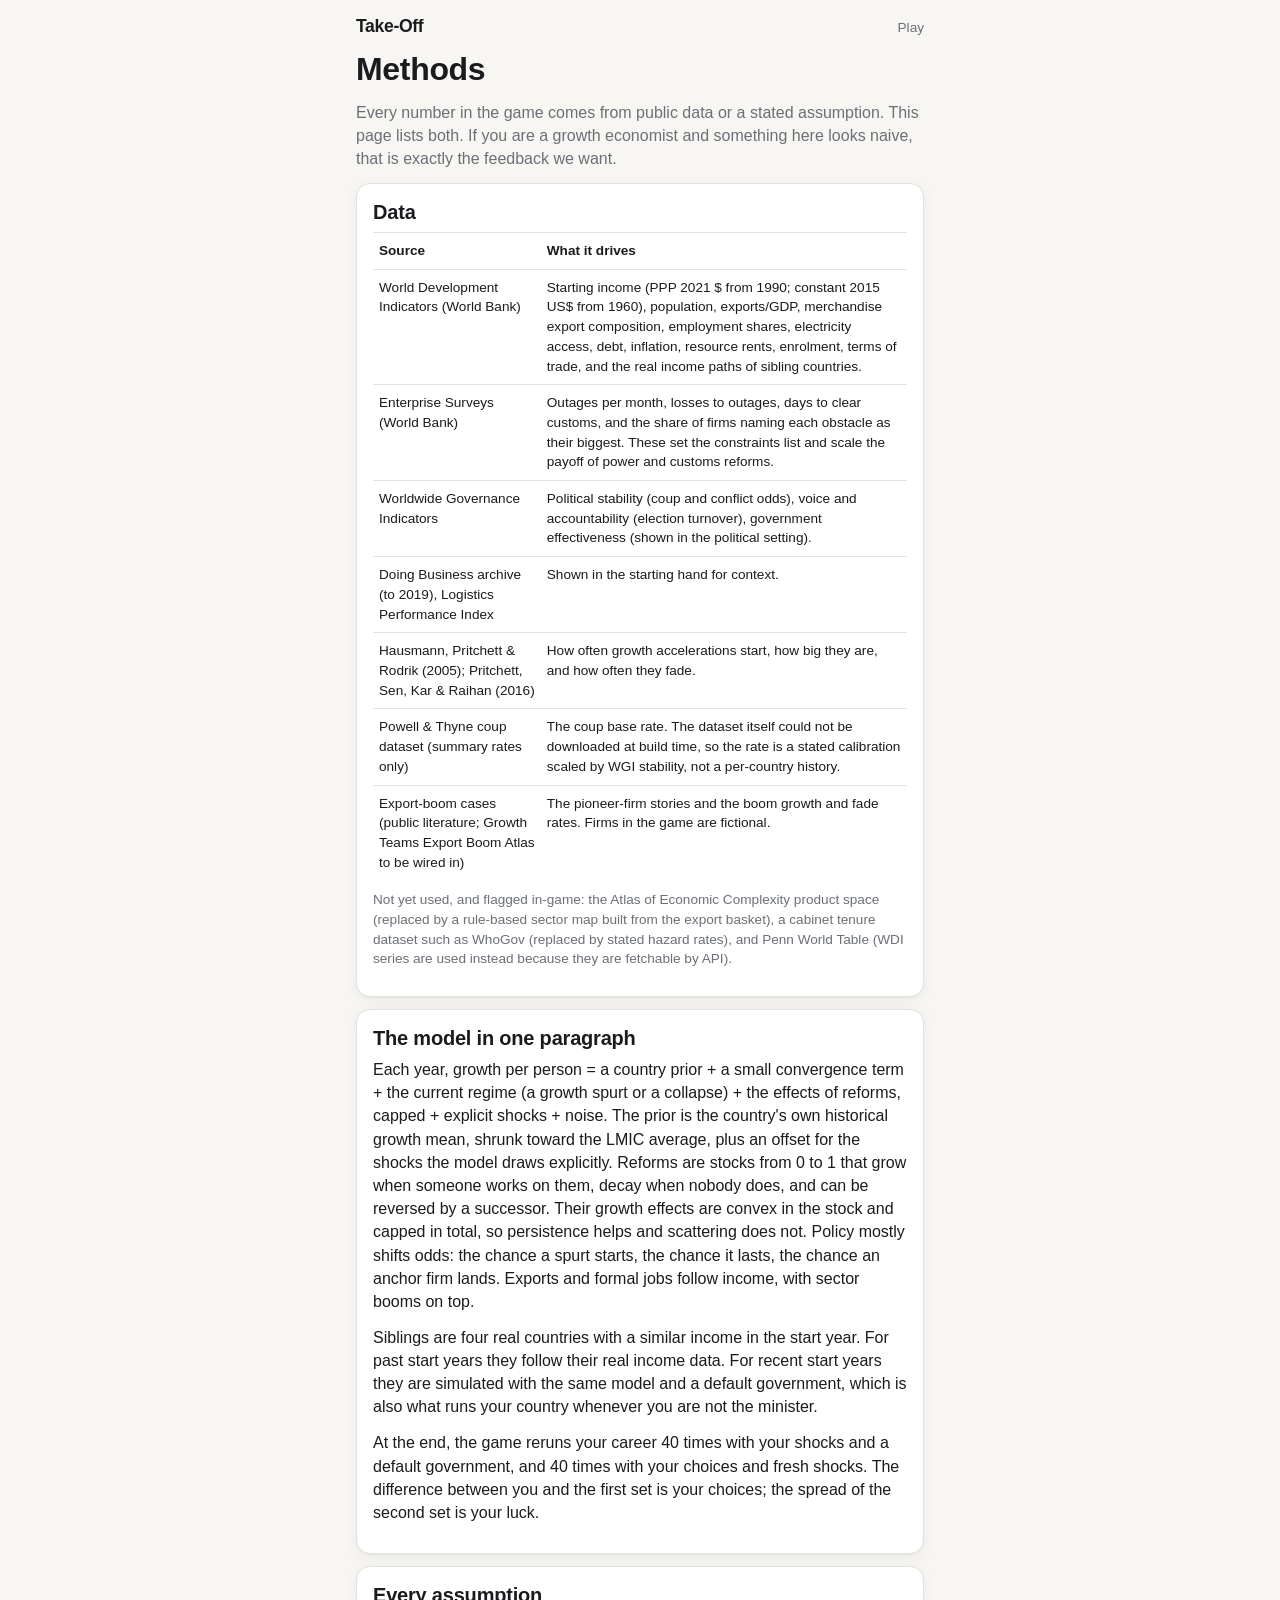
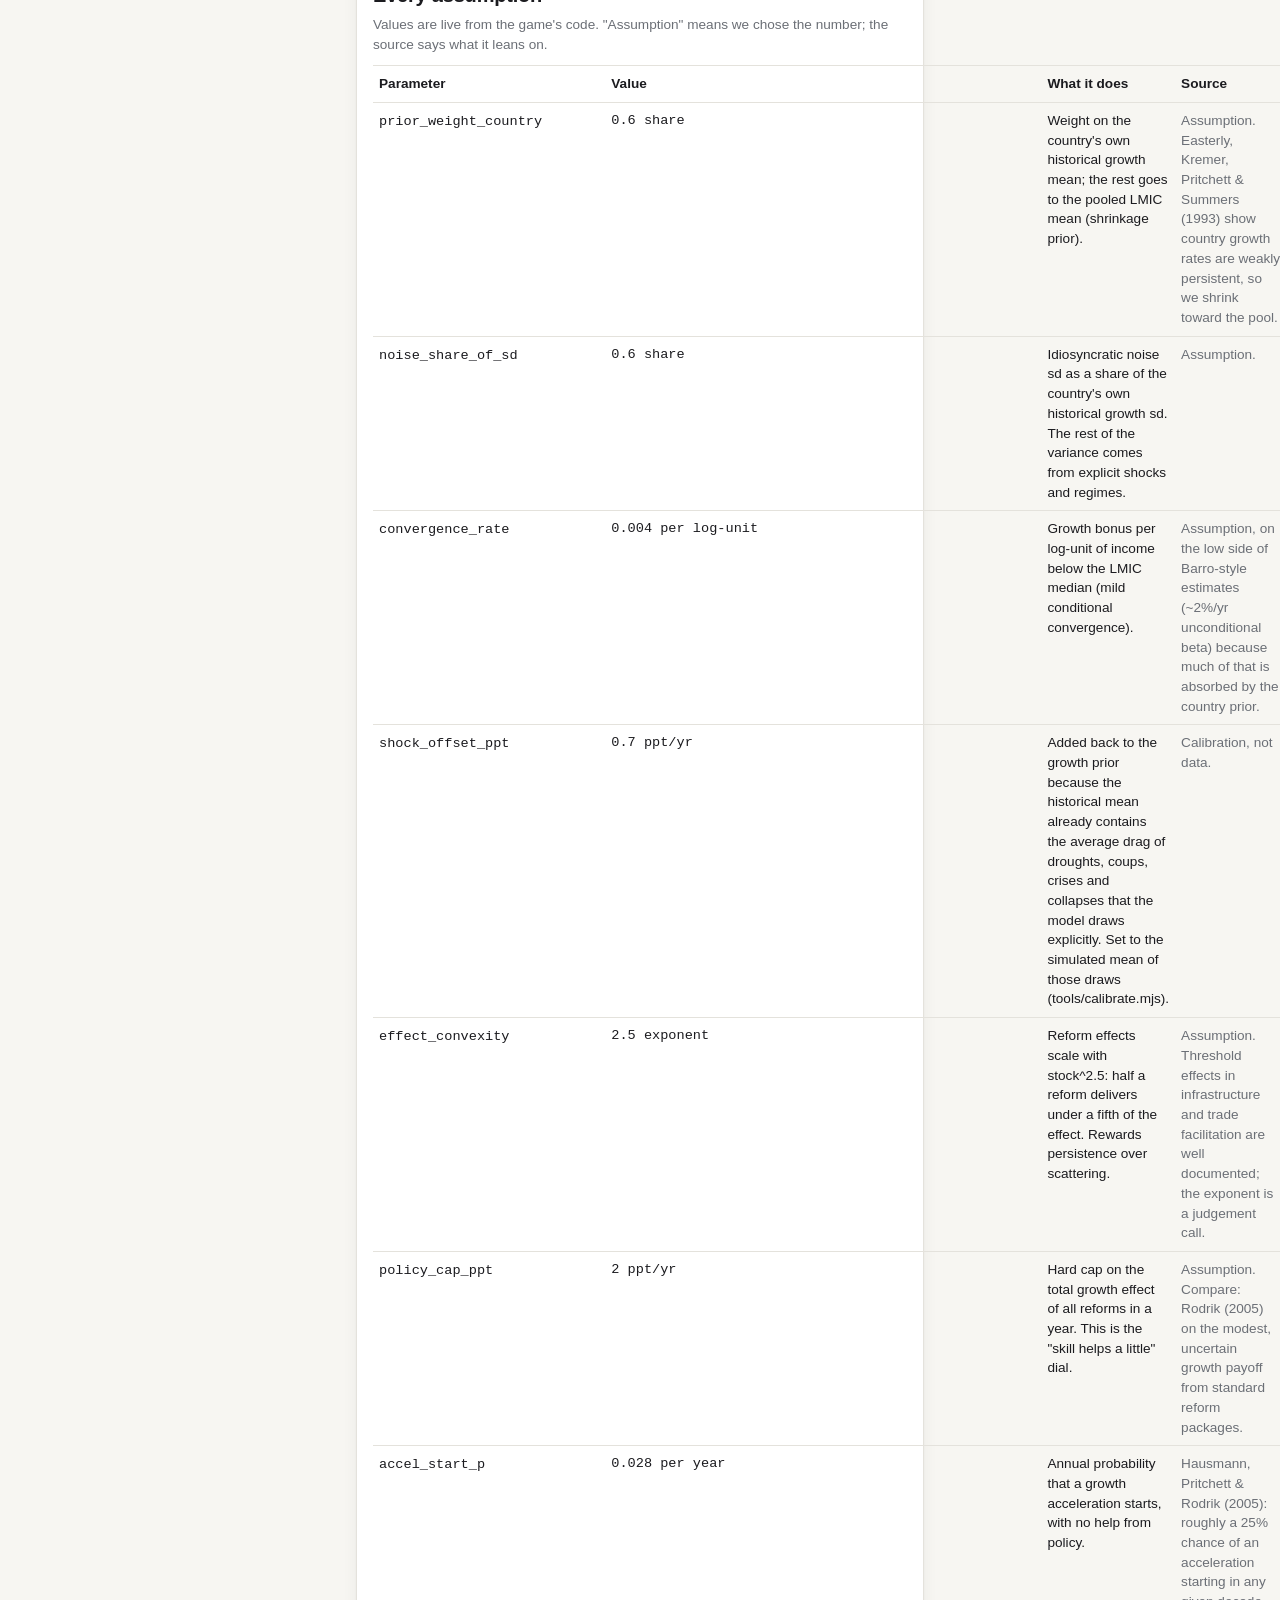
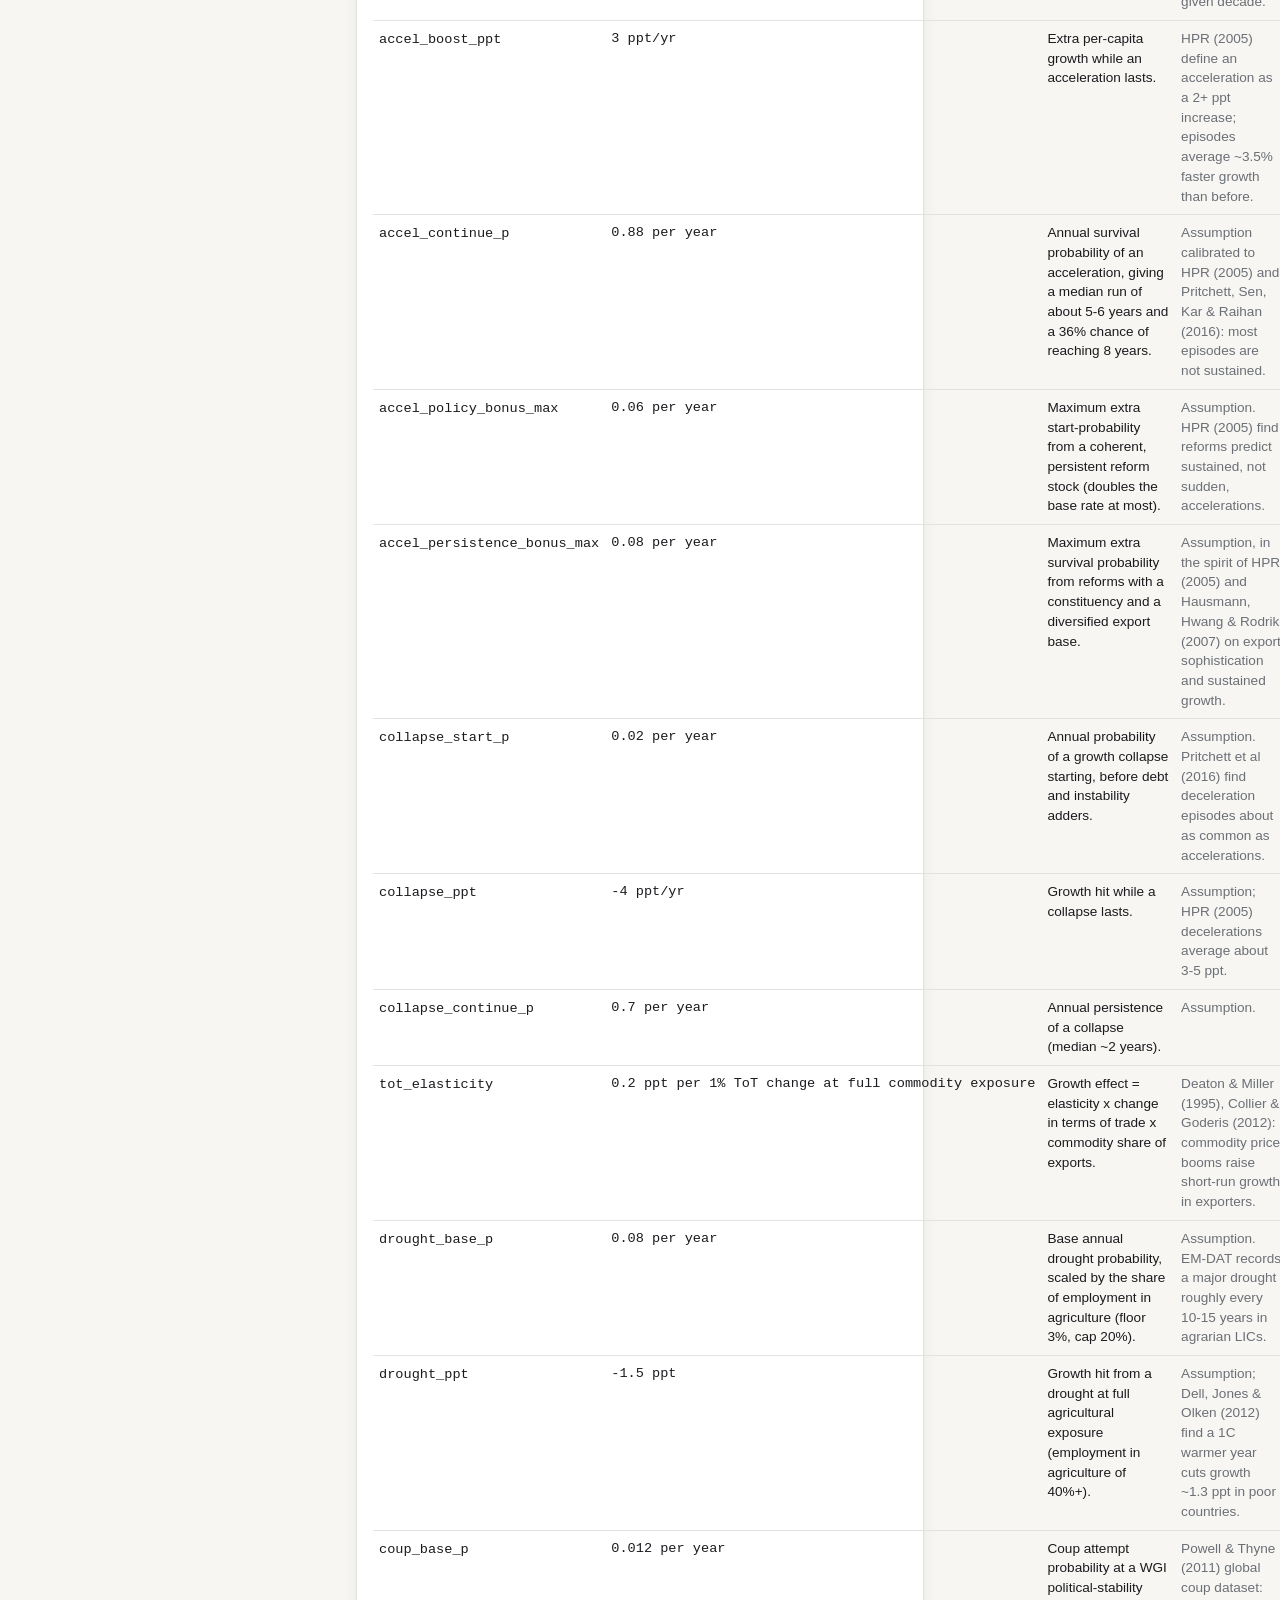
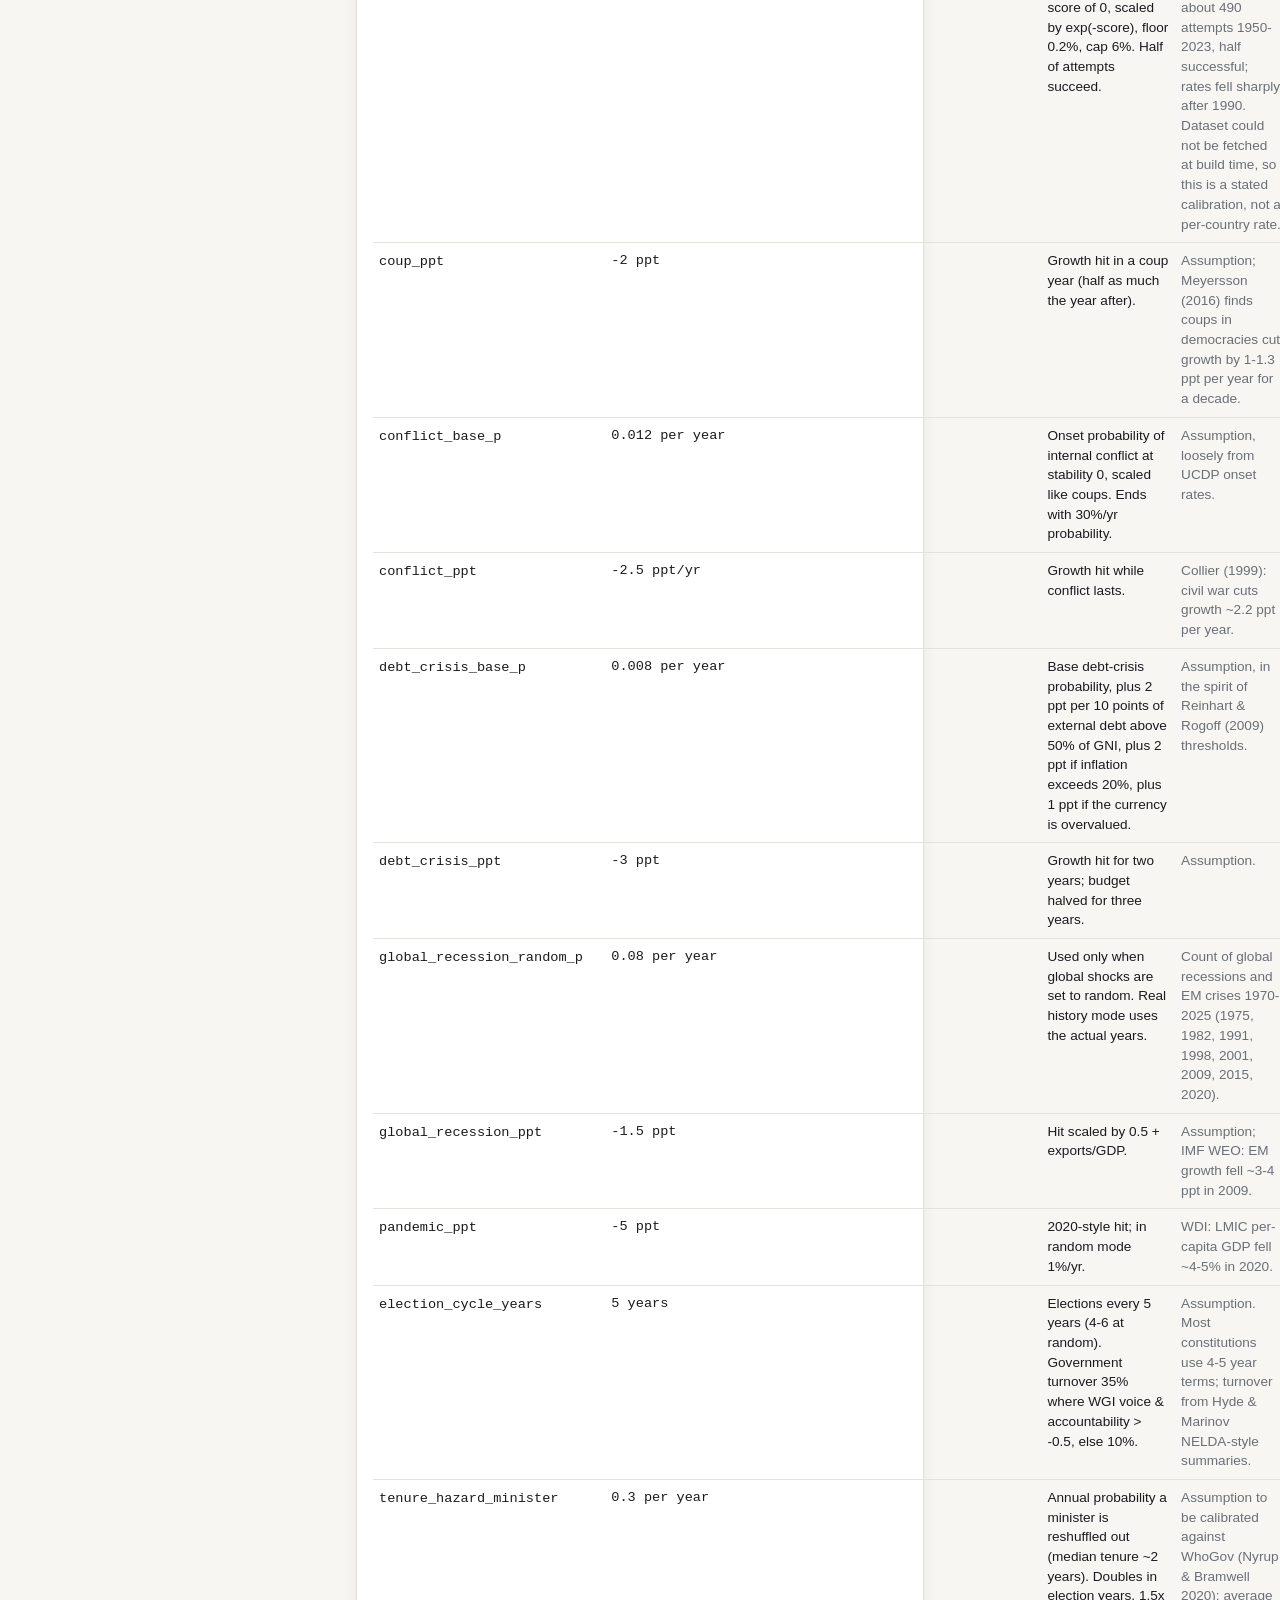
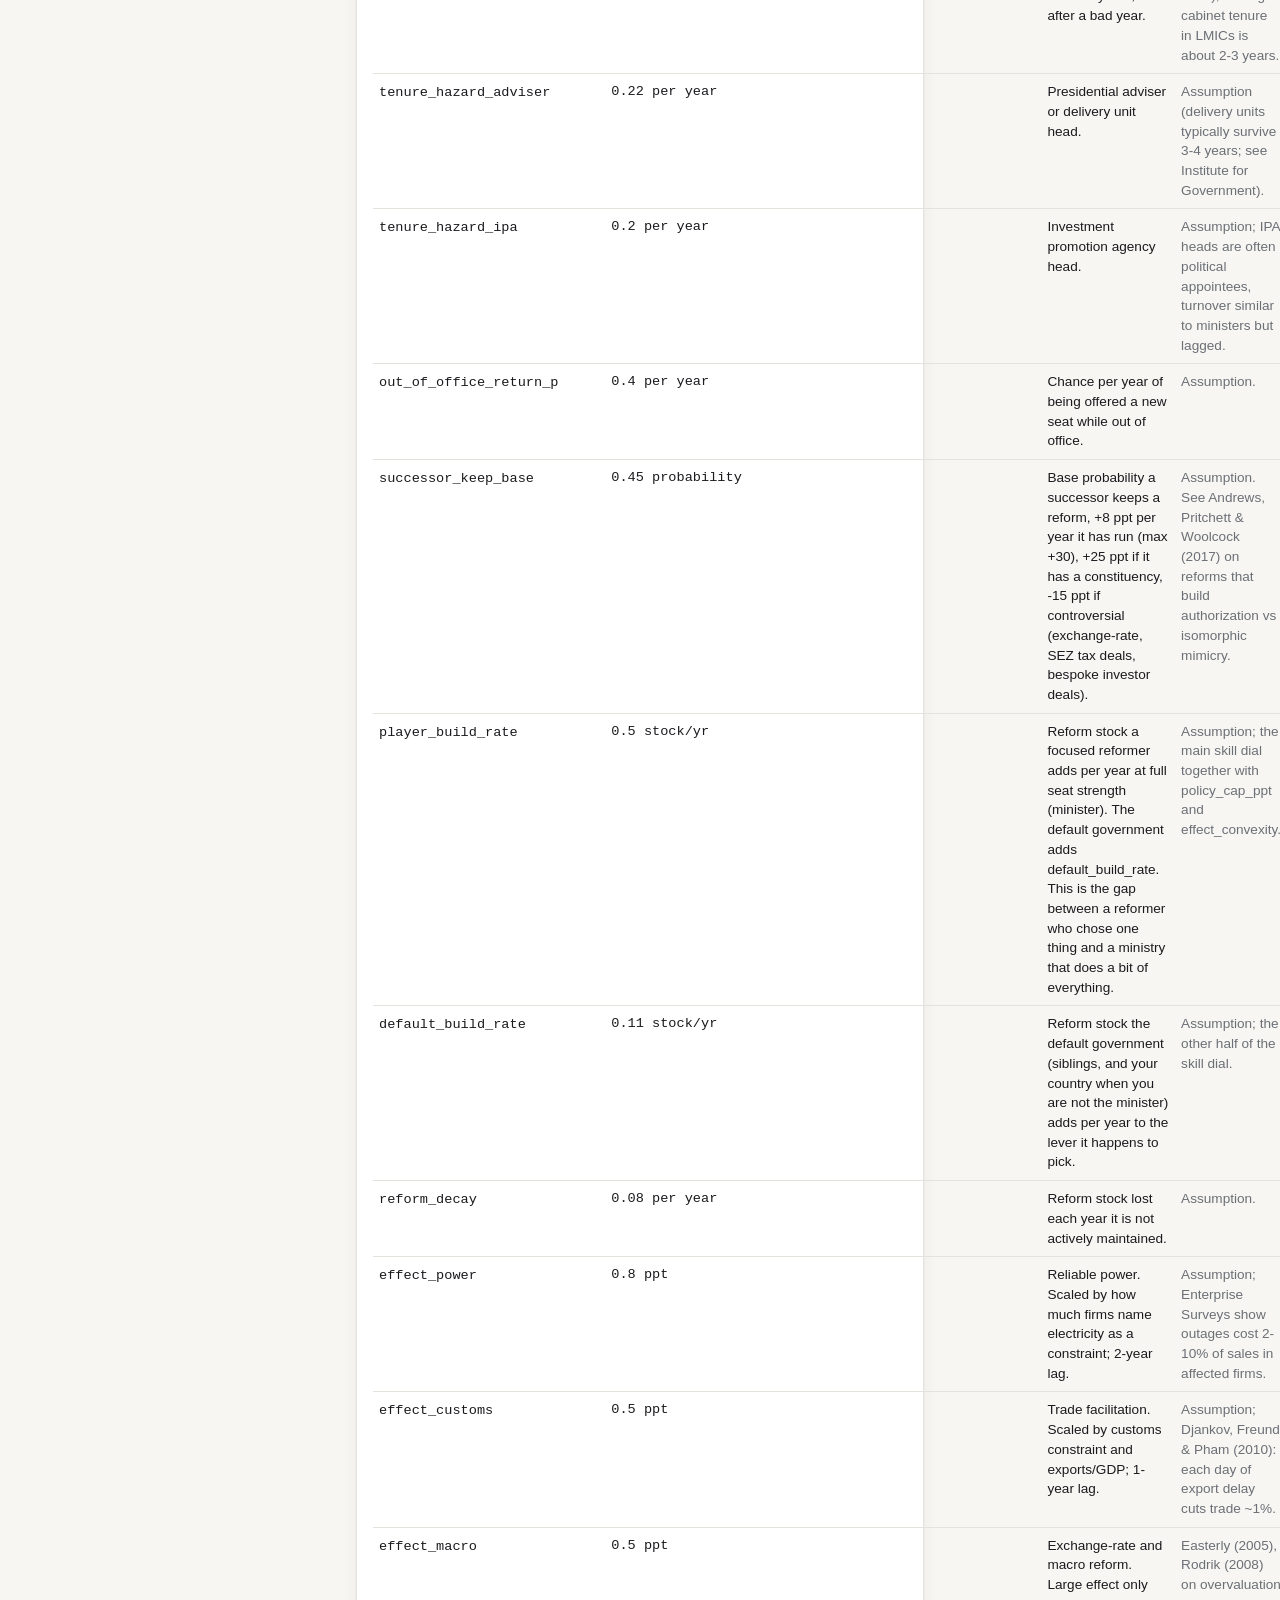
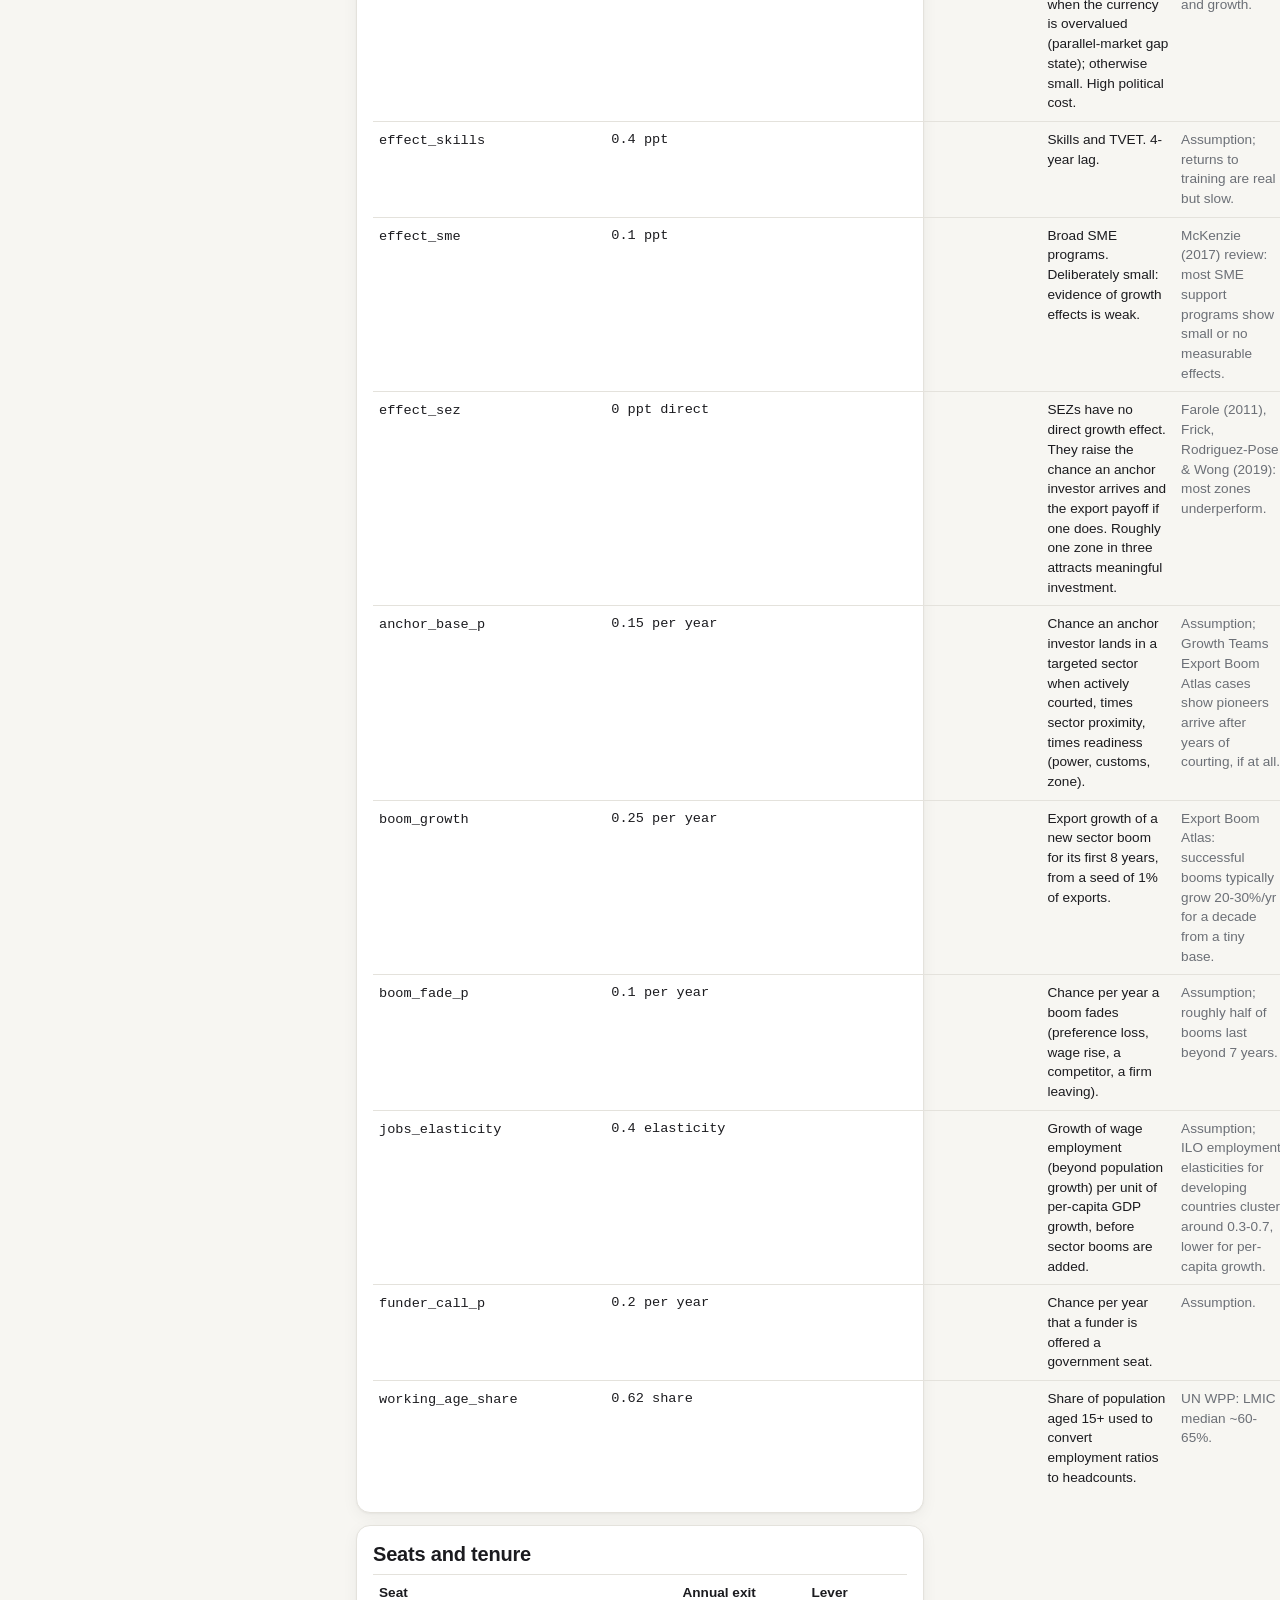
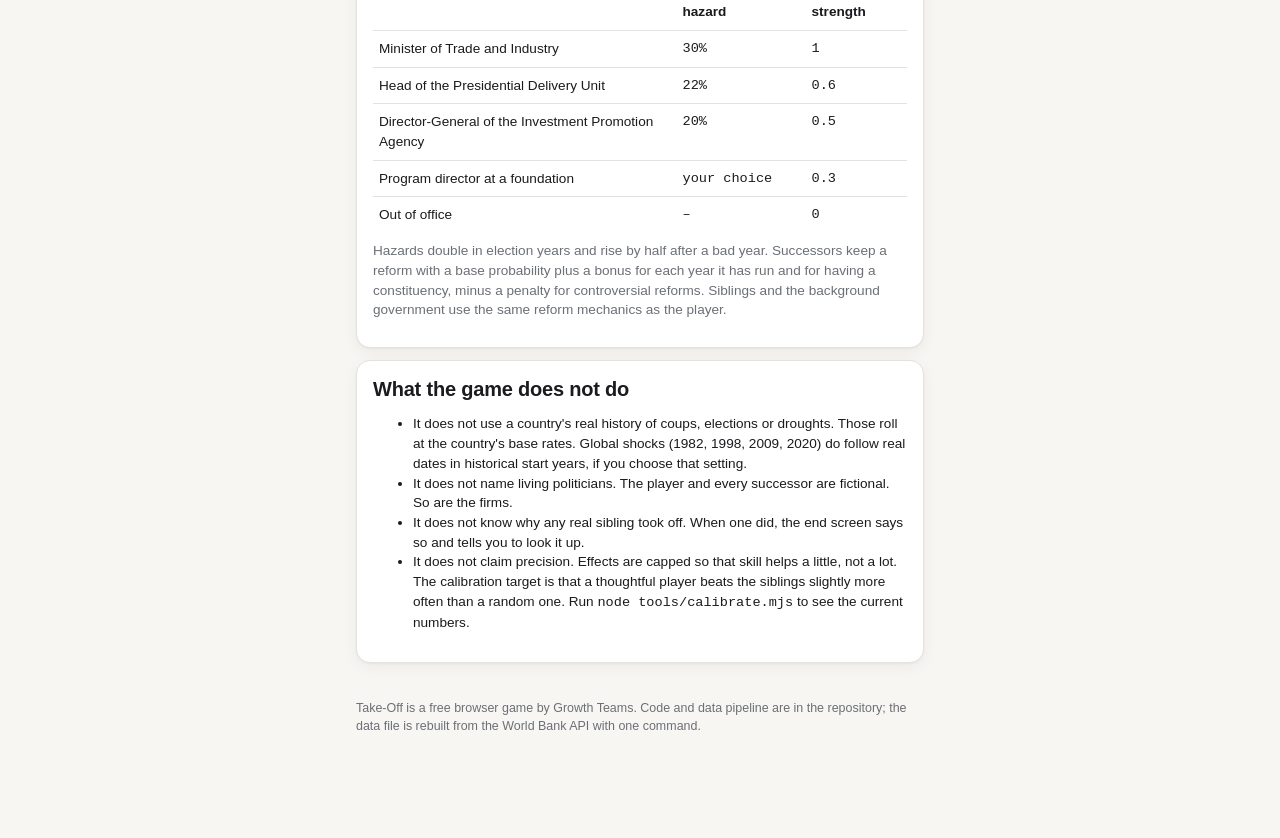
==== methods.html @ 291b70ea "Take-Off v1: reformer-career growth game with World Bank data Static browser game: 25-year career in" ====
<!doctype html>
<html lang="en">
<head>
<meta charset="utf-8"><meta name="viewport" content="width=device-width, initial-scale=1">
<title>Take-Off · Methods</title>
<link rel="stylesheet" href="styles.css">
</head>
<body>
<div class="wrap methods">
  <header class="top"><a class="brand" href="index.html">Take-Off</a><nav><a href="index.html">Play</a></nav></header>
  <h1>Methods</h1>
  <p class="lede muted">Every number in the game comes from public data or a stated assumption. This page lists both. If you are a growth economist and something here looks naive, that is exactly the feedback we want.</p>

  <div class="card">
    <h2>Data</h2>
    <table class="assump">
      <tr><th>Source</th><th>What it drives</th></tr>
      <tr><td>World Development Indicators (World Bank)</td><td>Starting income (PPP 2021 $ from 1990; constant 2015 US$ from 1960), population, exports/GDP, merchandise export composition, employment shares, electricity access, debt, inflation, resource rents, enrolment, terms of trade, and the real income paths of sibling countries.</td></tr>
      <tr><td>Enterprise Surveys (World Bank)</td><td>Outages per month, losses to outages, days to clear customs, and the share of firms naming each obstacle as their biggest. These set the constraints list and scale the payoff of power and customs reforms.</td></tr>
      <tr><td>Worldwide Governance Indicators</td><td>Political stability (coup and conflict odds), voice and accountability (election turnover), government effectiveness (shown in the political setting).</td></tr>
      <tr><td>Doing Business archive (to 2019), Logistics Performance Index</td><td>Shown in the starting hand for context.</td></tr>
      <tr><td>Hausmann, Pritchett &amp; Rodrik (2005); Pritchett, Sen, Kar &amp; Raihan (2016)</td><td>How often growth accelerations start, how big they are, and how often they fade.</td></tr>
      <tr><td>Powell &amp; Thyne coup dataset (summary rates only)</td><td>The coup base rate. The dataset itself could not be downloaded at build time, so the rate is a stated calibration scaled by WGI stability, not a per-country history.</td></tr>
      <tr><td>Export-boom cases (public literature; Growth Teams Export Boom Atlas to be wired in)</td><td>The pioneer-firm stories and the boom growth and fade rates. Firms in the game are fictional.</td></tr>
    </table>
    <p class="small muted" style="margin-top:10px">Not yet used, and flagged in-game: the Atlas of Economic Complexity product space (replaced by a rule-based sector map built from the export basket), a cabinet tenure dataset such as WhoGov (replaced by stated hazard rates), and Penn World Table (WDI series are used instead because they are fetchable by API).</p>
  </div>

  <div class="card">
    <h2>The model in one paragraph</h2>
    <p>Each year, growth per person = a country prior + a small convergence term + the current regime (a growth spurt or a collapse) + the effects of reforms, capped + explicit shocks + noise. The prior is the country's own historical growth mean, shrunk toward the LMIC average, plus an offset for the shocks the model draws explicitly. Reforms are stocks from 0 to 1 that grow when someone works on them, decay when nobody does, and can be reversed by a successor. Their growth effects are convex in the stock and capped in total, so persistence helps and scattering does not. Policy mostly shifts odds: the chance a spurt starts, the chance it lasts, the chance an anchor firm lands. Exports and formal jobs follow income, with sector booms on top.</p>
    <p>Siblings are four real countries with a similar income in the start year. For past start years they follow their real income data. For recent start years they are simulated with the same model and a default government, which is also what runs your country whenever you are not the minister.</p>
    <p>At the end, the game reruns your career 40 times with your shocks and a default government, and 40 times with your choices and fresh shocks. The difference between you and the first set is your choices; the spread of the second set is your luck.</p>
  </div>

  <div class="card">
    <h2>Every assumption</h2>
    <p class="small muted">Values are live from the game's code. "Assumption" means we chose the number; the source says what it leans on.</p>
    <table class="assump" id="assumptions"><tr><th>Parameter</th><th>Value</th><th>What it does</th><th>Source</th></tr></table>
  </div>

  <div class="card">
    <h2>Seats and tenure</h2>
    <table class="assump" id="seats"><tr><th>Seat</th><th>Annual exit hazard</th><th>Lever strength</th></tr></table>
    <p class="small muted" style="margin-top:8px">Hazards double in election years and rise by half after a bad year. Successors keep a reform with a base probability plus a bonus for each year it has run and for having a constituency, minus a penalty for controversial reforms. Siblings and the background government use the same reform mechanics as the player.</p>
  </div>

  <div class="card">
    <h2>What the game does not do</h2>
    <ul class="small">
      <li>It does not use a country's real history of coups, elections or droughts. Those roll at the country's base rates. Global shocks (1982, 1998, 2009, 2020) do follow real dates in historical start years, if you choose that setting.</li>
      <li>It does not name living politicians. The player and every successor are fictional. So are the firms.</li>
      <li>It does not know why any real sibling took off. When one did, the end screen says so and tells you to look it up.</li>
      <li>It does not claim precision. Effects are capped so that skill helps a little, not a lot. The calibration target is that a thoughtful player beats the siblings slightly more often than a random one. Run <code>node tools/calibrate.mjs</code> to see the current numbers.</li>
    </ul>
  </div>
  <footer>Take-Off is a free browser game by Growth Teams. Code and data pipeline are in the repository; the data file is rebuilt from the World Bank API with one command.</footer>
</div>
<script type="module">
  import { A } from './src/assumptions.js';
  import { SEATS } from './src/model.js';
  const t = document.getElementById('assumptions');
  for (const [k, v] of Object.entries(A)) {
    const tr = document.createElement('tr');
    tr.innerHTML = `<td><code>${k}</code></td><td class="v">${v.value} ${v.unit || ''}</td><td>${v.note}</td><td class="muted">${v.source}</td>`;
    t.appendChild(tr);
  }
  const s = document.getElementById('seats');
  for (const [k, v] of Object.entries(SEATS)) { const tr = document.createElement('tr'); tr.innerHTML = `<td>${v.long}</td><td class="v">${v.hazard ? Math.round(v.hazard * 100) + '%' : k === 'funder' ? 'your choice' : '–'}</td><td class="v">${v.mult}</td>`; s.appendChild(tr); }
</script>
</body>
</html>
---- styles.css ----
:root {
  --bg: #f7f6f2; --card: #ffffff; --ink: #1b1b1f; --muted: #6b6f76; --line: #e4e2dc;
  --accent: #0f766e; --accent-soft: #d9efec; --warm: #b45309; --warm-soft: #fbe9d6; --bad: #b91c1c; --bad-soft: #fde2e2;
  --sib: #9aa0a6; --you: #0f766e; --real: #b45309;
  --radius: 14px; --shadow: 0 1px 2px rgba(0,0,0,.04), 0 4px 16px rgba(0,0,0,.05);
  --font: -apple-system, BlinkMacSystemFont, "Segoe UI", Inter, Roboto, Helvetica, Arial, sans-serif;
  --mono: ui-monospace, SFMono-Regular, Menlo, monospace;
}
@media (prefers-color-scheme: dark) {
  :root:not([data-theme="light"]) {
    --bg: #15161a; --card: #1f2126; --ink: #ecebe6; --muted: #9a9ea6; --line: #2d3036;
    --accent: #3fb8ac; --accent-soft: #163f3b; --warm: #e8963e; --warm-soft: #3d2a14; --bad: #ef6a6a; --bad-soft: #3f1d1d;
    --sib: #6b7076; --you: #3fb8ac; --real: #e8963e; --shadow: 0 1px 2px rgba(0,0,0,.3);
  }
}
:root[data-theme="dark"] {
  --bg: #15161a; --card: #1f2126; --ink: #ecebe6; --muted: #9a9ea6; --line: #2d3036;
  --accent: #3fb8ac; --accent-soft: #163f3b; --warm: #e8963e; --warm-soft: #3d2a14; --bad: #ef6a6a; --bad-soft: #3f1d1d;
  --sib: #6b7076; --you: #3fb8ac; --real: #e8963e; --shadow: 0 1px 2px rgba(0,0,0,.3);
}
* { box-sizing: border-box; }
html { -webkit-text-size-adjust: 100%; }
body { margin: 0; background: var(--bg); color: var(--ink); font-family: var(--font); font-size: 16px; line-height: 1.45; font-variant-numeric: tabular-nums; }
a { color: var(--accent); }
button { font: inherit; color: inherit; }
h1, h2, h3 { margin: 0 0 .4em; line-height: 1.2; font-weight: 650; letter-spacing: -0.01em; }
h1 { font-size: 2rem; } h2 { font-size: 1.25rem; } h3 { font-size: 1rem; }
p { margin: 0 0 .8em; }
.wrap { max-width: 600px; margin: 0 auto; padding: 0 16px 80px; }
header.top { display: flex; align-items: center; justify-content: space-between; padding: 14px 0 10px; }
header.top .brand { font-weight: 700; letter-spacing: -.02em; text-decoration: none; color: var(--ink); font-size: 1.1rem; }
header.top nav a, header.top nav button { font-size: .85rem; color: var(--muted); margin-left: 14px; background: none; border: 0; cursor: pointer; text-decoration: none; padding: 0; }
.screen { display: none; } .screen.active { display: block; }
.card { background: var(--card); border: 1px solid var(--line); border-radius: var(--radius); padding: 16px; margin: 0 0 12px; box-shadow: var(--shadow); }
.card h3 { display: flex; justify-content: space-between; align-items: baseline; }
.card h3 small, .src { color: var(--muted); font-size: .75rem; font-weight: 400; }
.muted { color: var(--muted); } .small { font-size: .85rem; } .tiny { font-size: .75rem; }
.btn { display: inline-flex; align-items: center; justify-content: center; gap: 8px; padding: 12px 18px; border-radius: 12px; border: 1px solid var(--line); background: var(--card); cursor: pointer; font-weight: 600; transition: transform .05s ease, background .15s; }
.btn:active { transform: translateY(1px); }
.btn.primary { background: var(--accent); color: #fff; border-color: var(--accent); }
.btn.block { width: 100%; }
.btn[disabled] { opacity: .45; cursor: not-allowed; }
.btn.ghost { background: transparent; }
.row { display: flex; gap: 10px; align-items: center; flex-wrap: wrap; }
.spread { justify-content: space-between; }
.stack > * + * { margin-top: 10px; }
.pill { display: inline-block; padding: 2px 9px; border-radius: 999px; font-size: .75rem; background: var(--accent-soft); color: var(--accent); font-weight: 600; }
.pill.warm { background: var(--warm-soft); color: var(--warm); } .pill.bad { background: var(--bad-soft); color: var(--bad); } .pill.grey { background: var(--line); color: var(--muted); }
.term { border-bottom: 1px dotted var(--muted); cursor: help; }
#tip { position: fixed; z-index: 50; max-width: 300px; background: var(--ink); color: var(--bg); padding: 10px 12px; border-radius: 10px; font-size: .85rem; line-height: 1.35; display: none; box-shadow: 0 6px 24px rgba(0,0,0,.25); }
/* Home */
.hero { padding: 24px 0 8px; }
.hero h1 { font-size: 2.6rem; }
.hero .lede { font-size: 1.1rem; color: var(--muted); max-width: 32em; }
.settings label { display: flex; justify-content: space-between; align-items: center; padding: 10px 0; border-top: 1px solid var(--line); gap: 12px; }
.settings label:first-child { border-top: 0; }
.seg { display: inline-flex; border: 1px solid var(--line); border-radius: 10px; overflow: hidden; }
.seg button { background: transparent; border: 0; padding: 7px 11px; cursor: pointer; font-size: .85rem; color: var(--muted); }
.seg button.on { background: var(--accent-soft); color: var(--accent); font-weight: 600; }
/* Starting hand */
.hand .kv { display: grid; grid-template-columns: 1fr auto; gap: 4px 12px; font-size: .95rem; }
.hand .kv b { font-weight: 600; }
.bar { height: 8px; background: var(--line); border-radius: 4px; overflow: hidden; }
.bar > i { display: block; height: 100%; background: var(--accent); border-radius: 4px; }
.bar.warm > i { background: var(--warm); }
.barrow { display: grid; grid-template-columns: 1fr 64px; gap: 6px 10px; align-items: center; font-size: .9rem; margin: 6px 0; }
.barrow .lbl { display: flex; justify-content: space-between; gap: 8px; }
.chips { display: flex; flex-wrap: wrap; gap: 6px; }
.chip { padding: 6px 11px; border-radius: 999px; border: 1px solid var(--line); background: var(--card); font-size: .85rem; cursor: pointer; }
.chip.on { background: var(--accent); color: #fff; border-color: var(--accent); }
.countrycard { background: linear-gradient(135deg, var(--accent) 0%, #134e4a 100%); color: #fff; border-radius: var(--radius); padding: 20px; margin-bottom: 12px; }
.countrycard h1 { color: #fff; margin: 0; font-size: 2rem; }
.countrycard .sub { opacity: .85; }
/* Play */
.topbar { position: sticky; top: 0; z-index: 10; background: var(--bg); padding: 10px 0 8px; border-bottom: 1px solid var(--line); margin-bottom: 12px; }
.topbar .yr { font-size: 1.25rem; font-weight: 700; }
.topbar .seat { font-size: .85rem; color: var(--muted); }
.pips { display: inline-flex; gap: 3px; align-items: center; }
.pips i { width: 9px; height: 9px; border-radius: 2px; background: var(--line); display: inline-block; }
.pips i.on { background: var(--accent); } .pips.budget i.on { background: var(--warm); }
.res { display: flex; gap: 14px; font-size: .8rem; color: var(--muted); align-items: center; }
.res b { color: var(--ink); }
canvas.chart { width: 100%; height: 180px; display: block; }
canvas.chart.big { height: 260px; }
.stats { display: grid; grid-template-columns: repeat(3, 1fr); gap: 8px; }
.stat { background: var(--card); border: 1px solid var(--line); border-radius: 12px; padding: 10px; }
.stat .v { font-size: 1.15rem; font-weight: 700; } .stat .k { font-size: .72rem; color: var(--muted); }
.menu { display: grid; gap: 8px; }
.opt { text-align: left; border: 1px solid var(--line); border-radius: 12px; background: var(--card); padding: 12px; cursor: pointer; display: grid; grid-template-columns: 1fr auto; gap: 4px 10px; }
.opt.on { border-color: var(--accent); box-shadow: 0 0 0 2px var(--accent-soft); }
.opt[disabled] { opacity: .5; cursor: not-allowed; }
.opt .t { font-weight: 650; } .opt .b { font-size: .85rem; color: var(--muted); grid-column: 1 / -1; }
.opt .why { font-size: .78rem; color: var(--accent); grid-column: 1 / -1; }
.opt .cost { font-size: .72rem; color: var(--muted); white-space: nowrap; text-align: right; }
.speed { display: flex; gap: 6px; align-items: center; flex-wrap: wrap; }
.speed button { border: 1px solid var(--line); background: var(--card); border-radius: 8px; padding: 6px 9px; font-size: .8rem; cursor: pointer; }
.speed button.on { background: var(--accent); color: #fff; border-color: var(--accent); }
.log { list-style: none; margin: 0; padding: 0; }
.log li { padding: 8px 0; border-top: 1px solid var(--line); font-size: .9rem; }
.log li:first-child { border-top: 0; }
.log .y { font-weight: 700; margin-right: 8px; font-family: var(--mono); font-size: .8rem; color: var(--muted); }
.shock { display: flex; justify-content: space-between; gap: 10px; font-size: .88rem; padding: 4px 0; }
.shock .ppt { font-family: var(--mono); font-size: .8rem; color: var(--muted); white-space: nowrap; }
.pos { color: var(--accent); } .neg { color: var(--bad); }
details summary { cursor: pointer; color: var(--muted); font-size: .85rem; }
.why .barrow { grid-template-columns: 1fr 120px 48px; }
.why .bb { position: relative; height: 10px; background: var(--line); border-radius: 3px; }
.why .bb i { position: absolute; top: 0; height: 100%; background: var(--accent); }
.why .bb i.neg { background: var(--bad); }
.reform { display: grid; grid-template-columns: 1fr 70px; gap: 2px 10px; align-items: center; font-size: .9rem; padding: 6px 0; border-top: 1px solid var(--line); }
.reform:first-child { border-top: 0; }
.reform .n { display: flex; gap: 6px; align-items: center; flex-wrap: wrap; }
/* Modal */
.modal { position: fixed; inset: 0; background: rgba(20,20,24,.55); display: none; align-items: flex-end; justify-content: center; z-index: 40; padding: 0; }
.modal.open { display: flex; }
.modal .box { background: var(--card); width: 100%; max-width: 600px; border-radius: 18px 18px 0 0; padding: 20px 16px 28px; max-height: 90vh; overflow: auto; }
@media (min-width: 640px) { .modal { align-items: center; padding: 16px; } .modal .box { border-radius: 18px; } }
.modal textarea { width: 100%; min-height: 90px; border: 1px solid var(--line); border-radius: 10px; padding: 10px; font: inherit; background: var(--bg); color: var(--ink); resize: vertical; }
.evopt { width: 100%; text-align: left; border: 1px solid var(--line); border-radius: 12px; background: var(--card); padding: 12px; cursor: pointer; display: flex; justify-content: space-between; gap: 10px; margin-top: 8px; }
.evopt[disabled] { opacity: .5; cursor: not-allowed; }
.toast { position: fixed; left: 50%; transform: translateX(-50%); bottom: 20px; background: var(--ink); color: var(--bg); padding: 10px 16px; border-radius: 999px; font-size: .85rem; z-index: 60; display: none; }
/* End */
.legend { display: flex; gap: 14px; flex-wrap: wrap; font-size: .8rem; color: var(--muted); }
.legend i { display: inline-block; width: 14px; height: 3px; vertical-align: middle; margin-right: 5px; border-radius: 2px; }
.lucks { display: grid; grid-template-columns: 1fr 1fr; gap: 8px; }
.answers li { margin-bottom: 8px; } .answers .q { color: var(--muted); font-size: .85rem; }
select { font: inherit; padding: 8px 10px; border-radius: 10px; border: 1px solid var(--line); background: var(--card); color: var(--ink); max-width: 100%; }
footer { color: var(--muted); font-size: .78rem; padding: 24px 0; }
table.assump { width: 100%; border-collapse: collapse; font-size: .85rem; }
table.assump th, table.assump td { text-align: left; padding: 8px 6px; border-top: 1px solid var(--line); vertical-align: top; }
table.assump td.v { font-family: var(--mono); white-space: nowrap; }
.methods p, .methods li { max-width: 40em; }
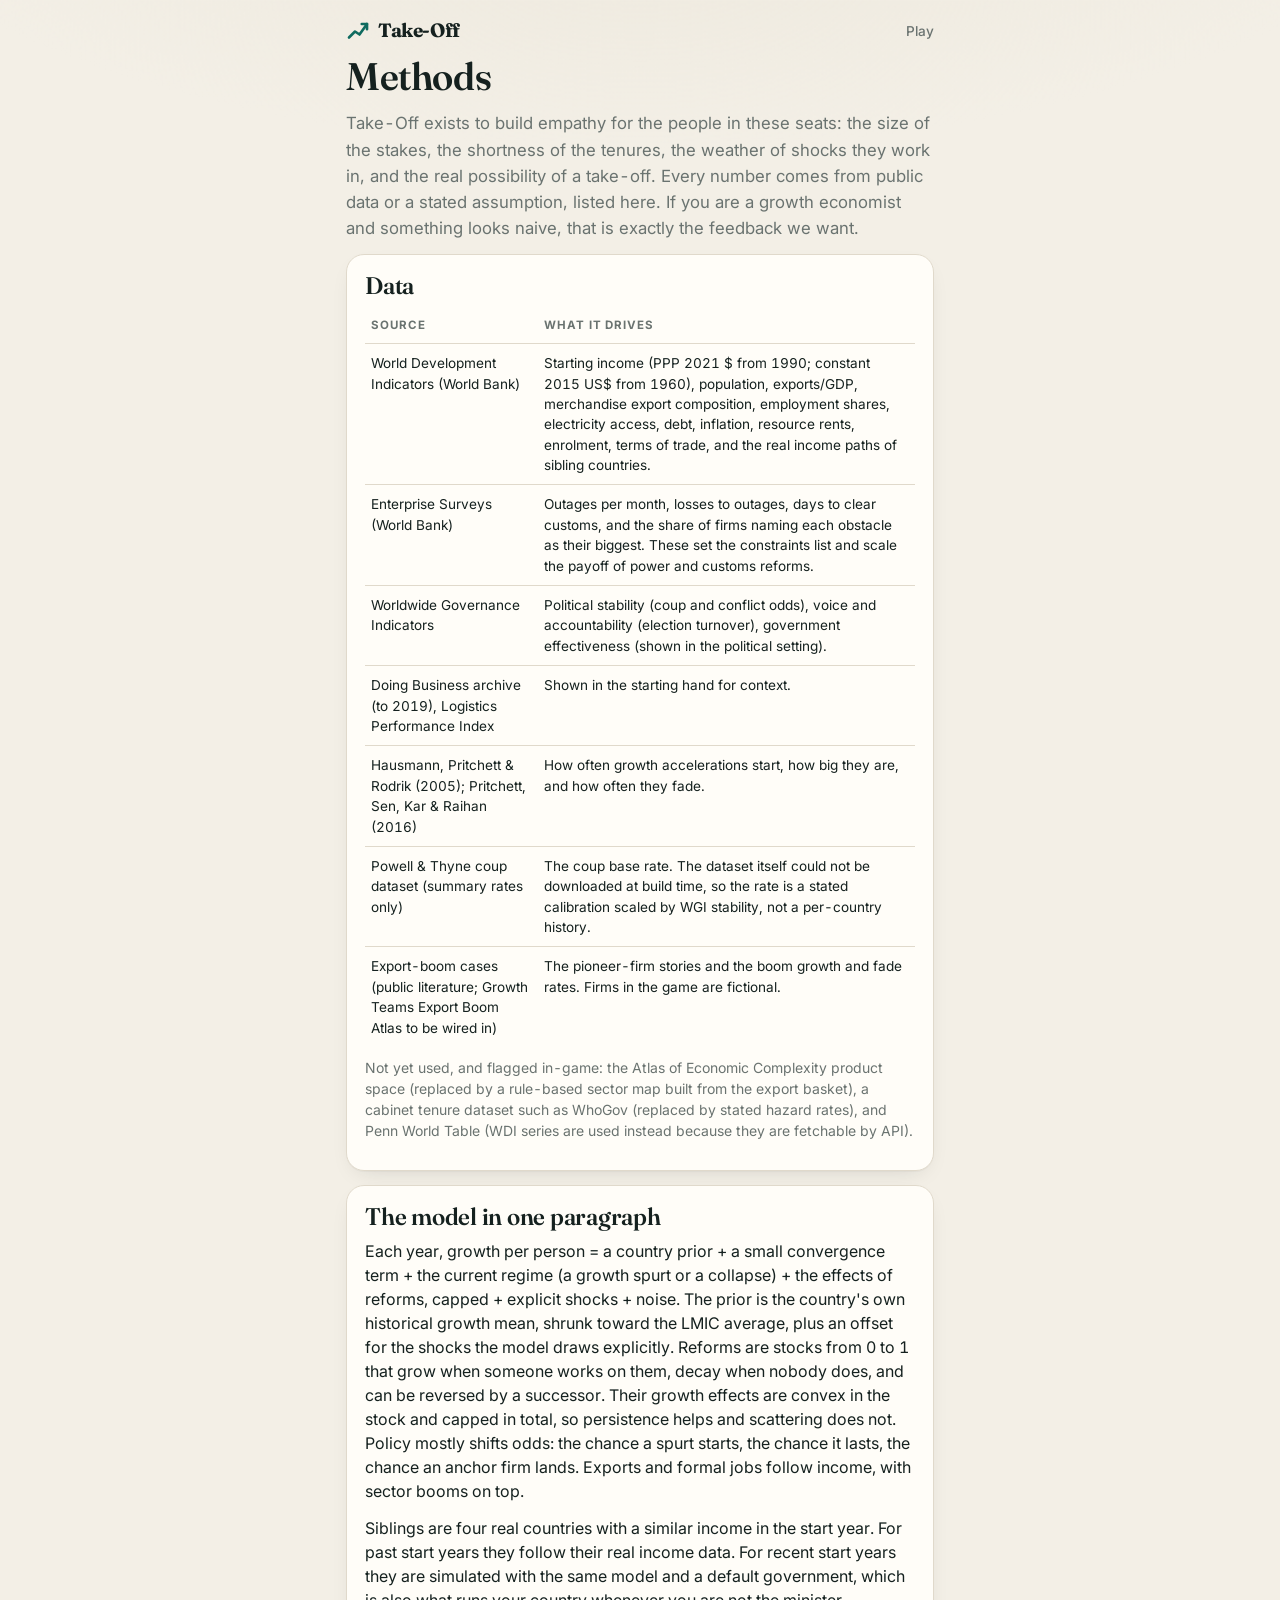
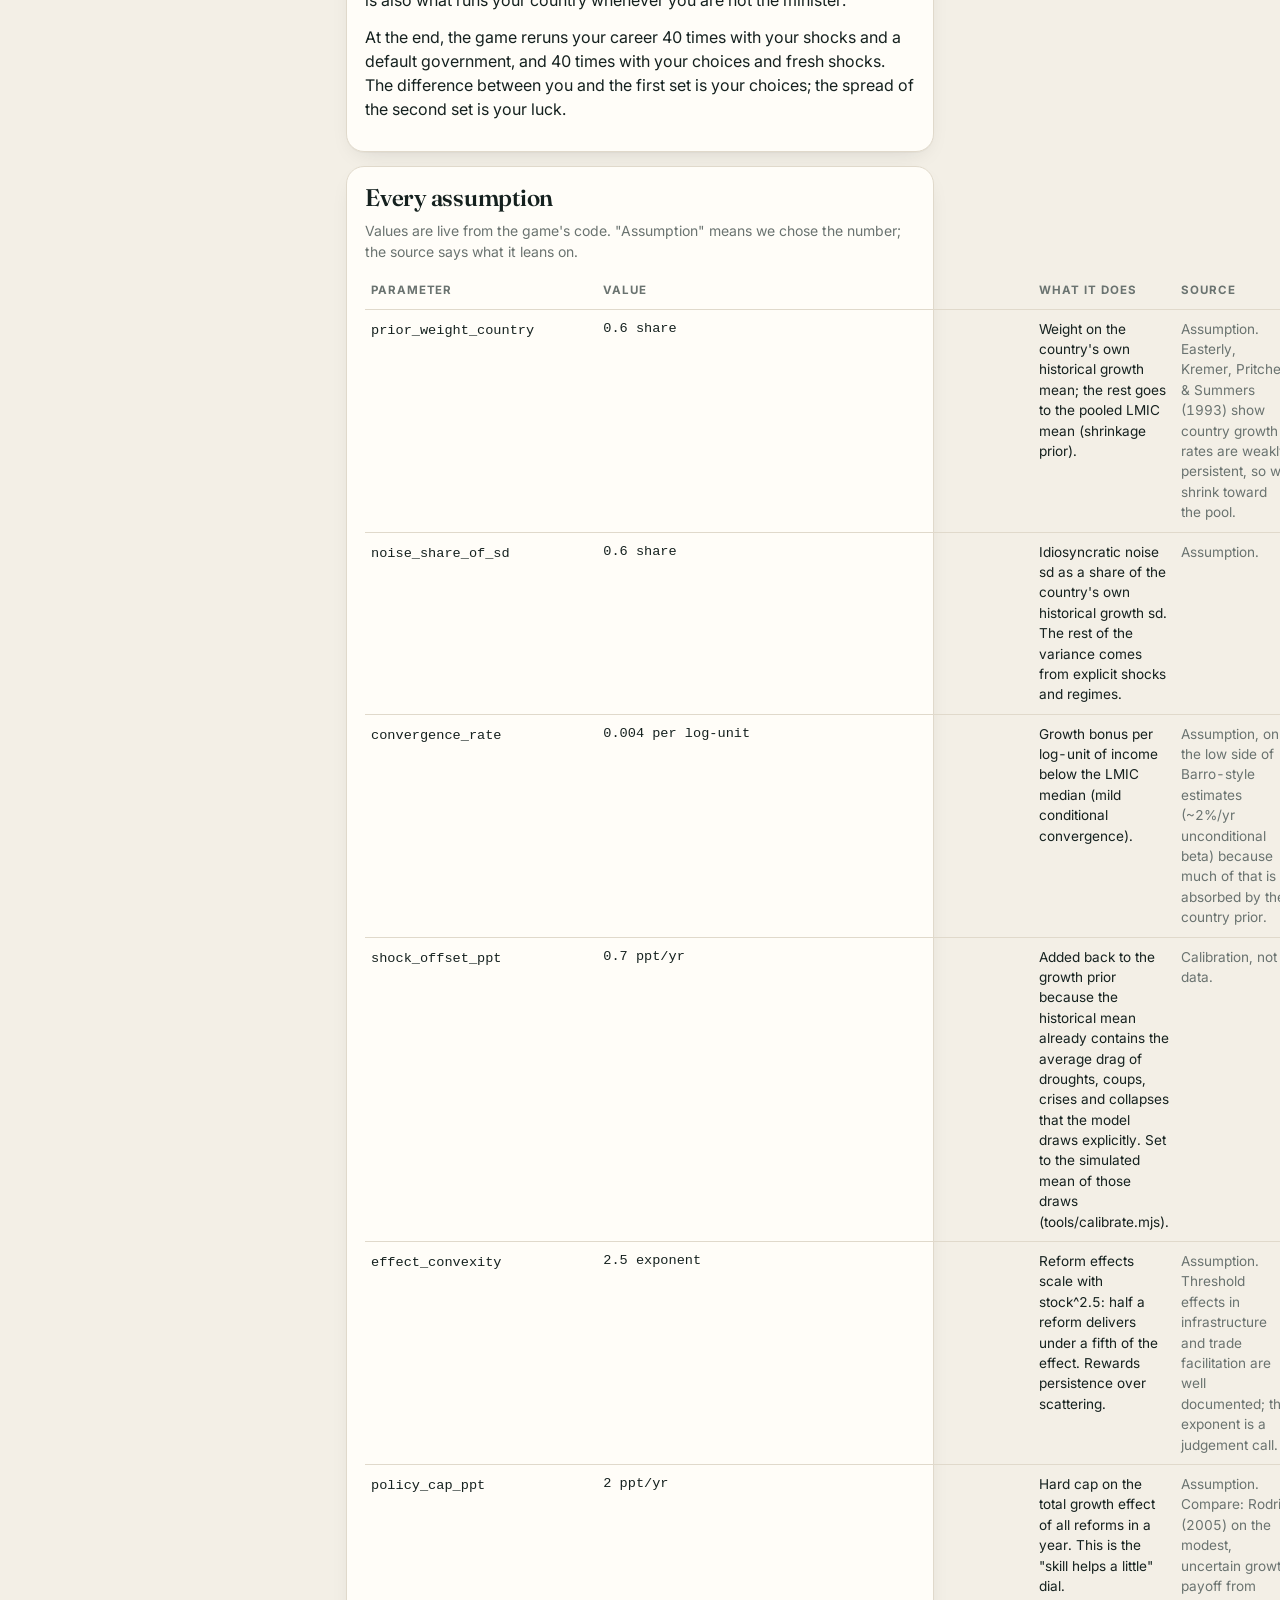
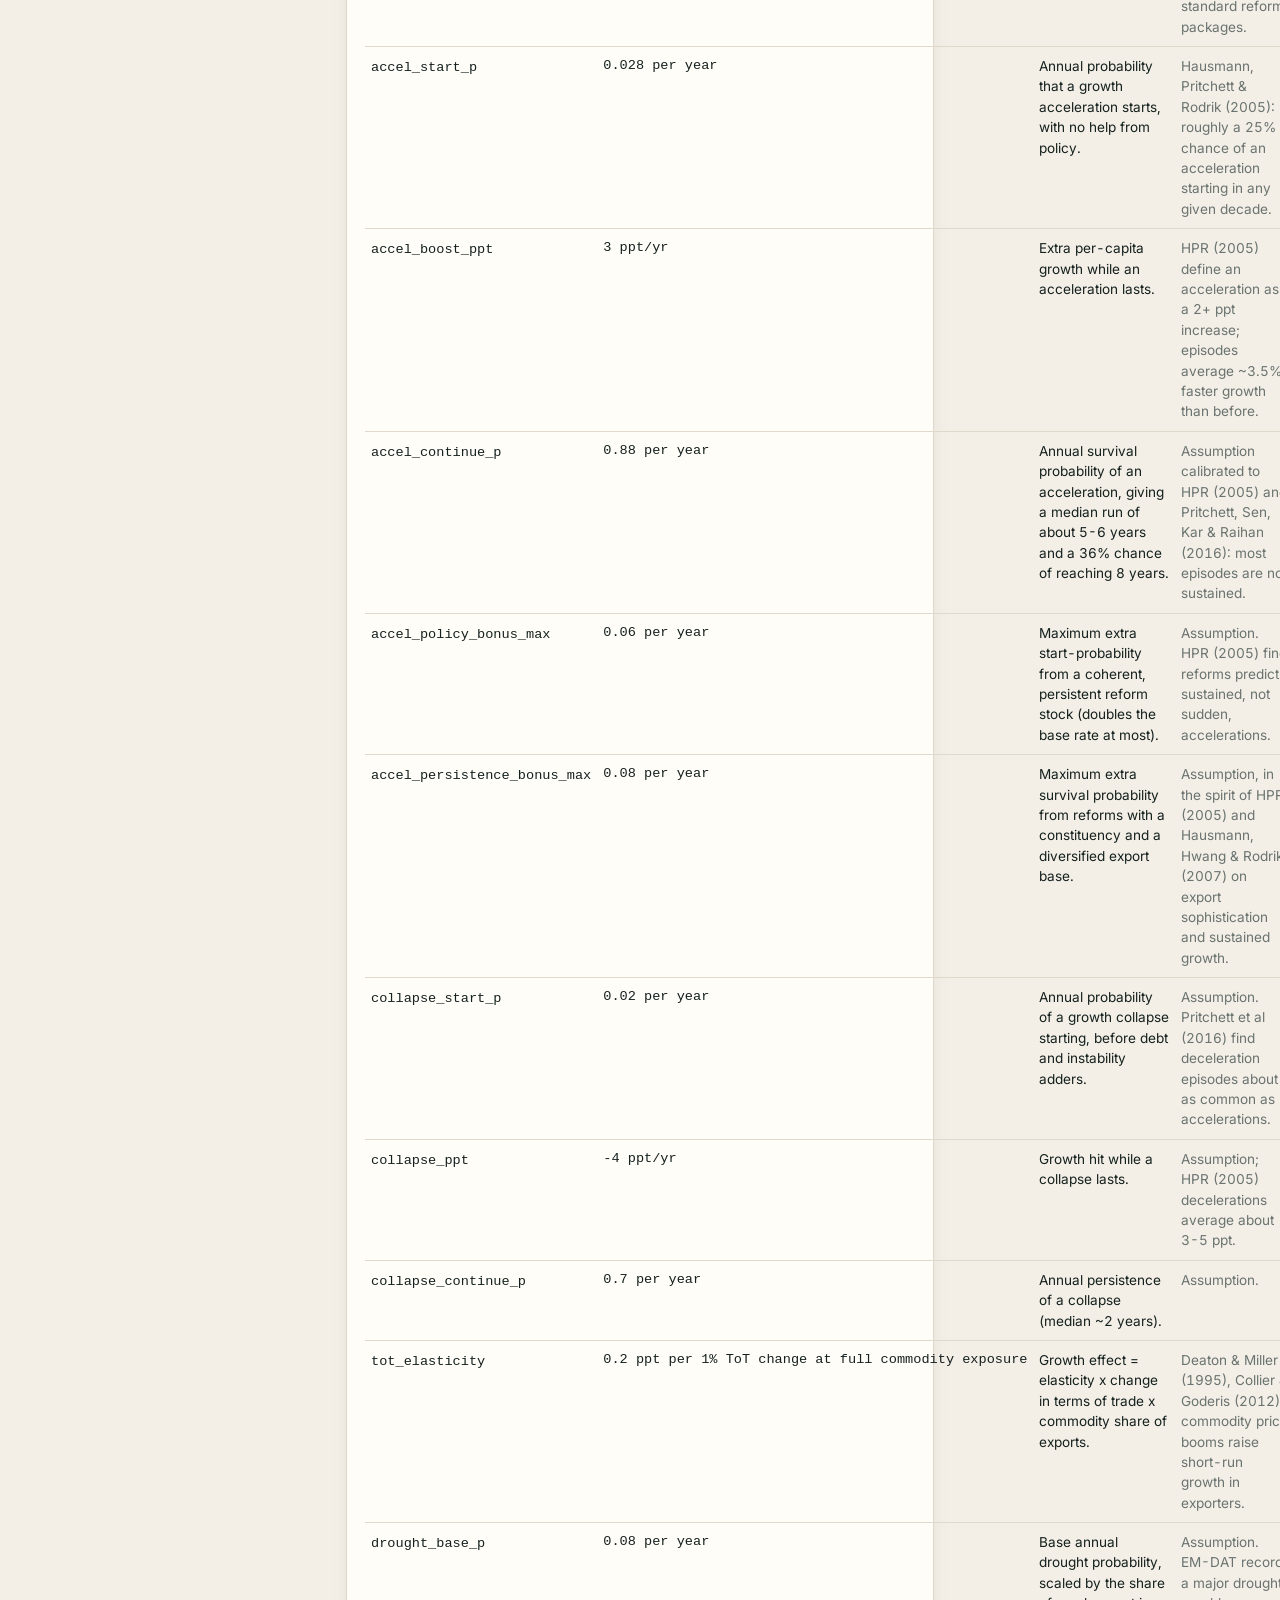
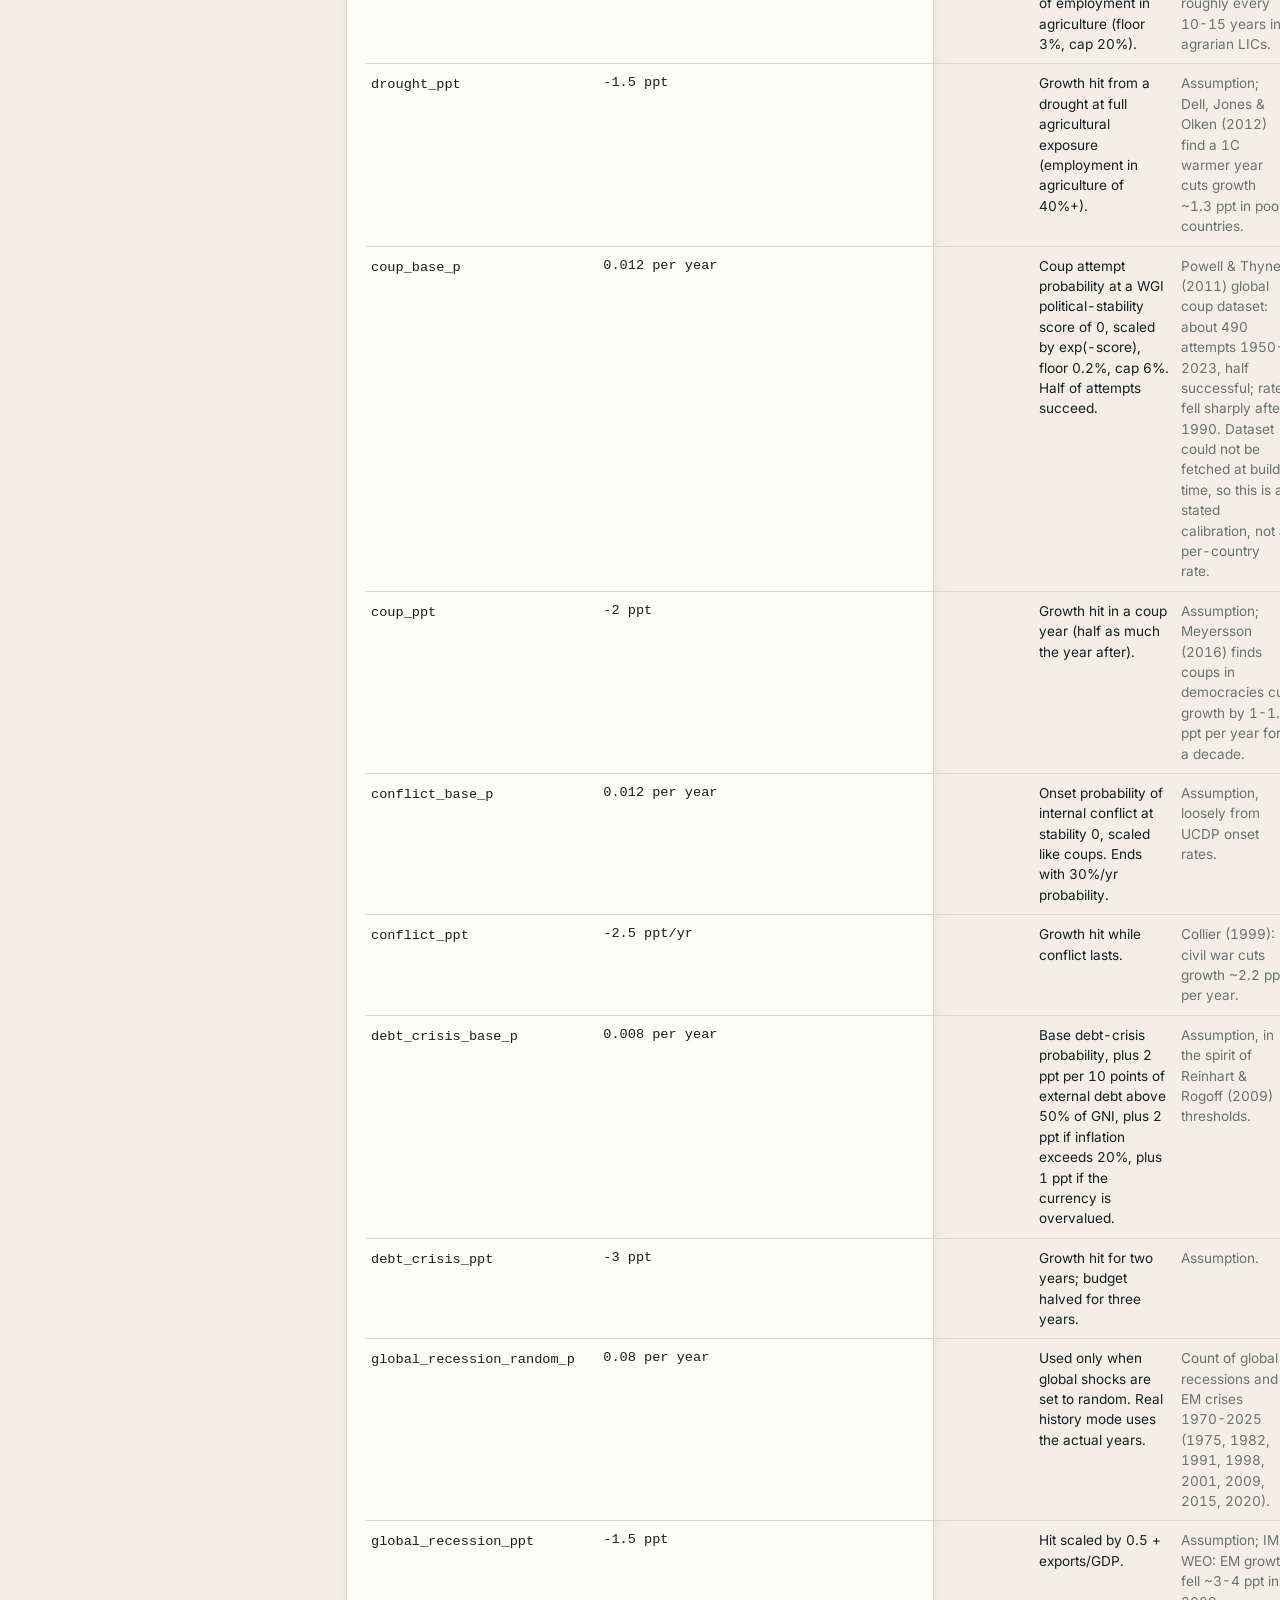
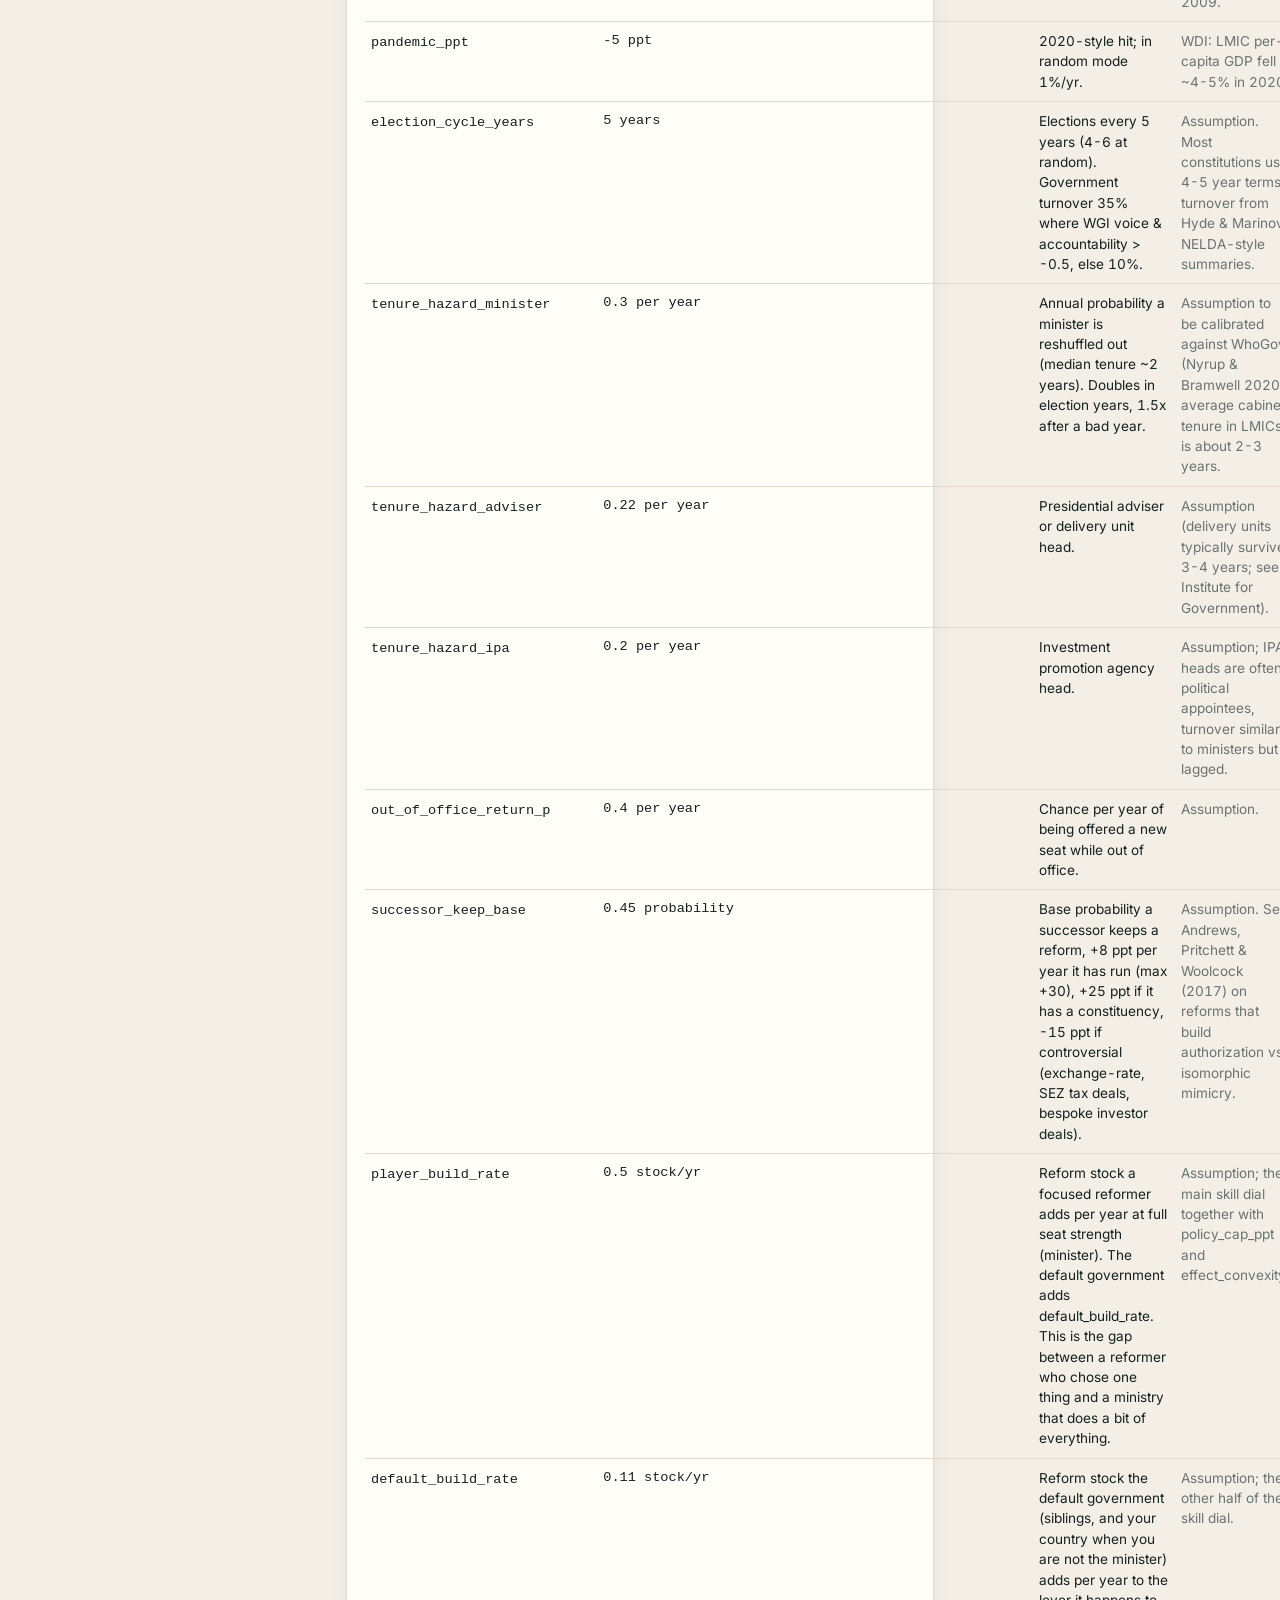
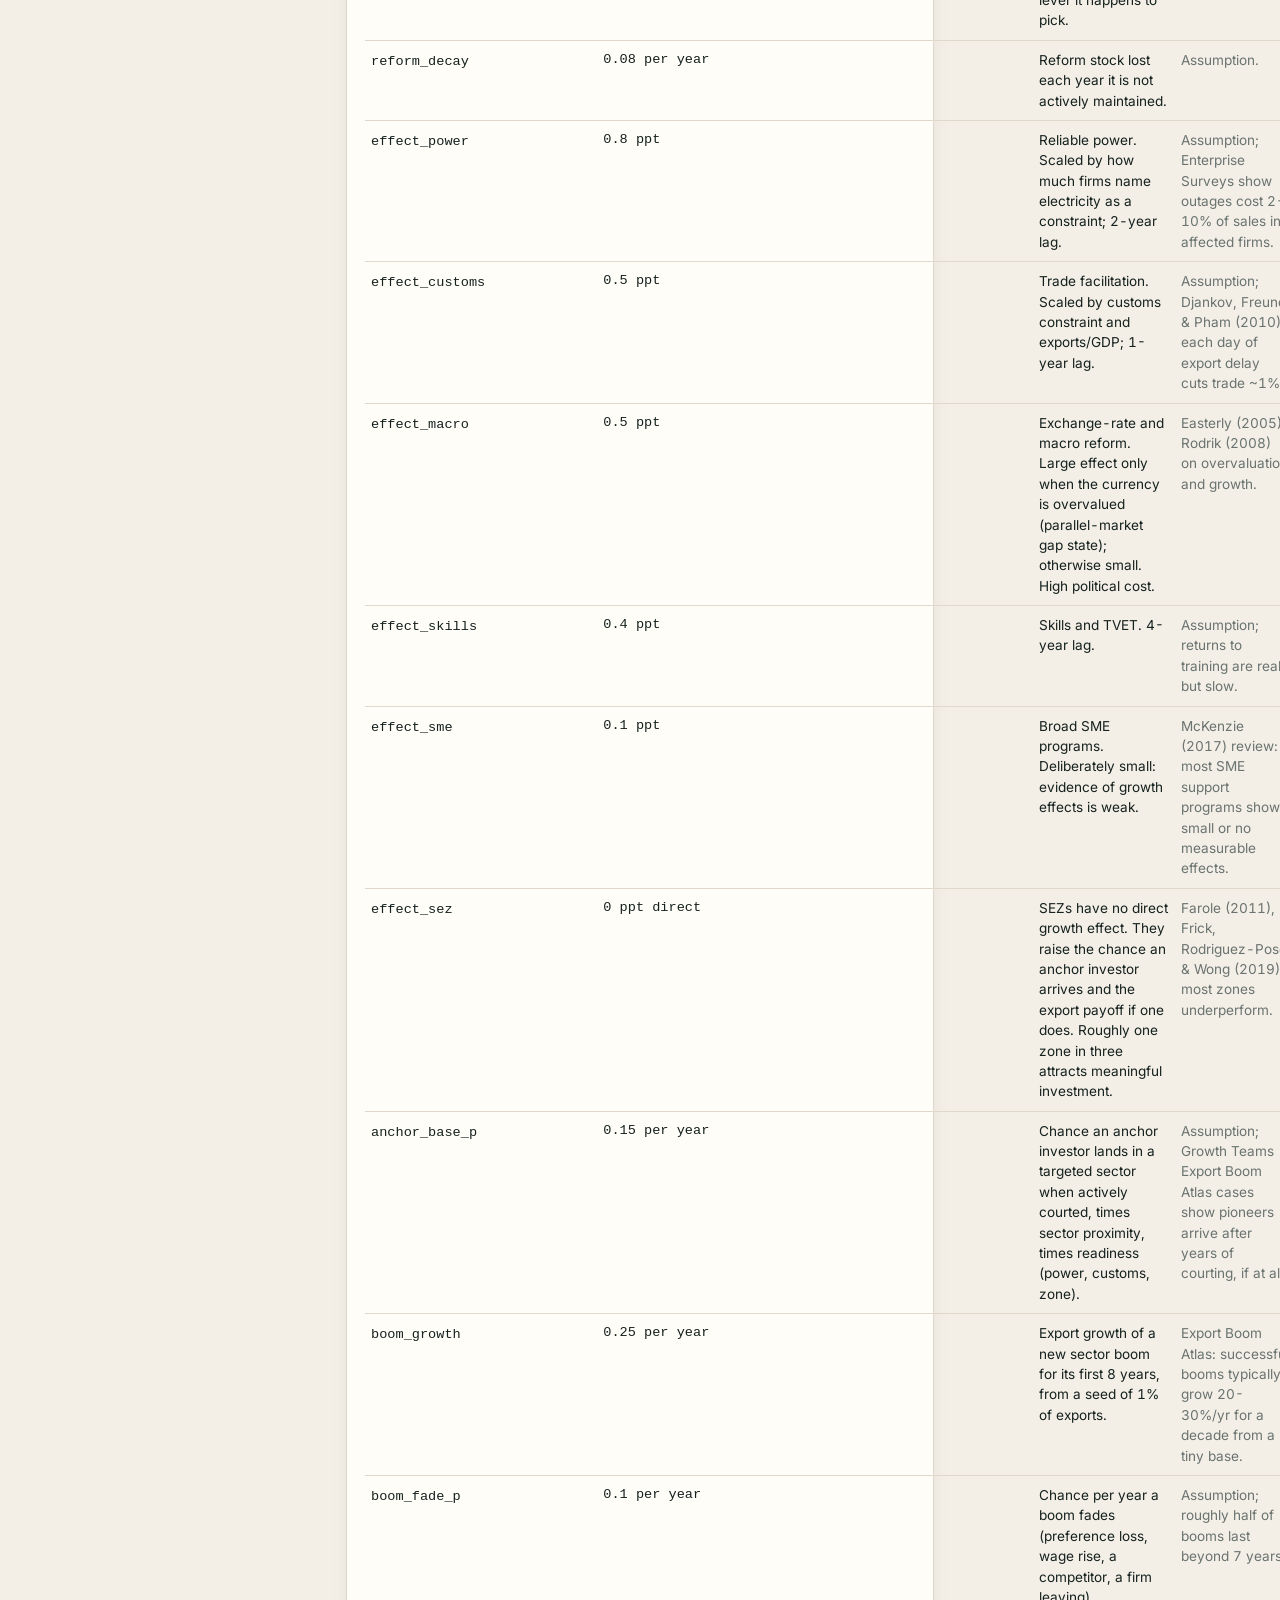
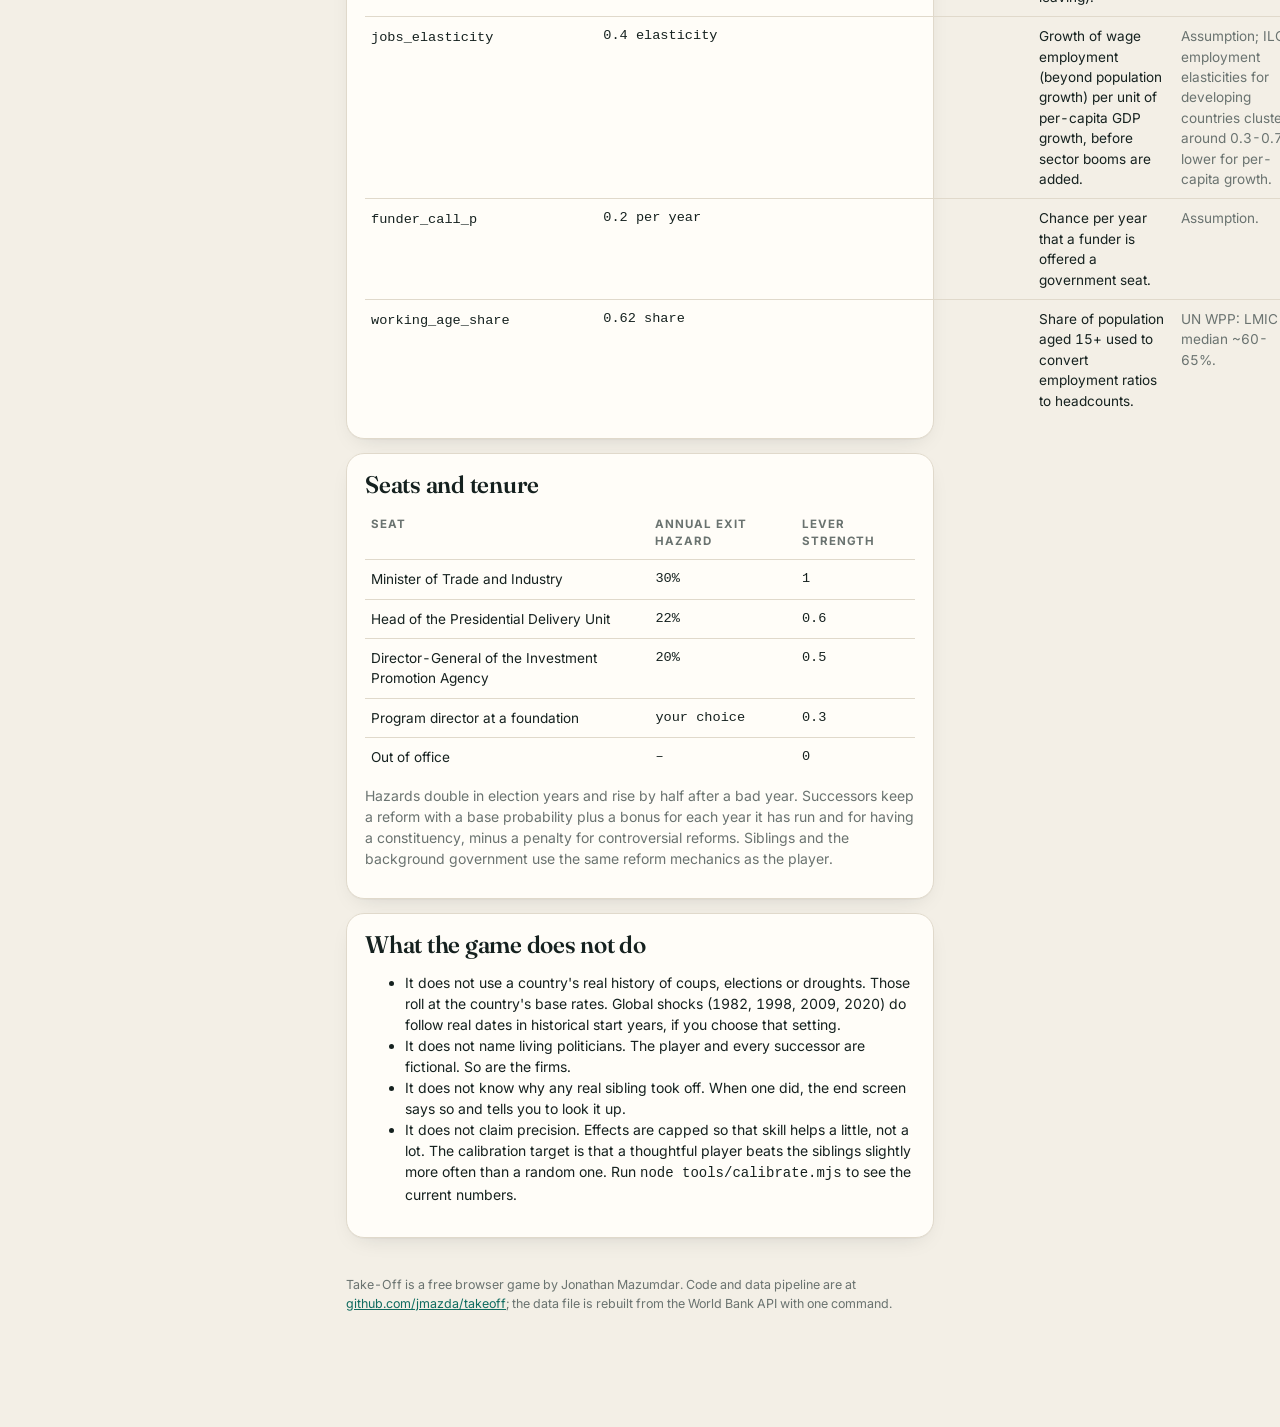
==== commit 8429b268: "Visual redesign, reframed copy, skill calibration, credits - Fraunces/Inter typography, warmer palet" ====
--- a/methods.html
+++ b/methods.html
@@ -3,13 +3,14 @@
 <head>
 <meta charset="utf-8"><meta name="viewport" content="width=device-width, initial-scale=1">
 <title>Take-Off · Methods</title>
+<link rel="preconnect" href="https://fonts.googleapis.com"><link rel="preconnect" href="https://fonts.gstatic.com" crossorigin><link href="https://fonts.googleapis.com/css2?family=Fraunces:opsz,wght@9..144,400;9..144,600;9..144,700&family=Inter:wght@400;500;600;700&display=swap" rel="stylesheet">
 <link rel="stylesheet" href="styles.css">
 </head>
 <body>
 <div class="wrap methods">
-  <header class="top"><a class="brand" href="index.html">Take-Off</a><nav><a href="index.html">Play</a></nav></header>
+  <header class="top"><a class="brand" href="index.html"><svg class="mark" viewBox="0 0 32 32" aria-hidden="true"><path d="M4 26 L12 18 L18 22 L28 8" fill="none" stroke="currentColor" stroke-width="3.5" stroke-linecap="round" stroke-linejoin="round"/><path d="M21 8 H28 V15" fill="none" stroke="currentColor" stroke-width="3.5" stroke-linecap="round" stroke-linejoin="round"/></svg>Take-Off</a><nav><a href="index.html">Play</a></nav></header>
   <h1>Methods</h1>
-  <p class="lede muted">Every number in the game comes from public data or a stated assumption. This page lists both. If you are a growth economist and something here looks naive, that is exactly the feedback we want.</p>
+  <p class="lede muted">Take-Off exists to build empathy for the people in these seats: the size of the stakes, the shortness of the tenures, the weather of shocks they work in, and the real possibility of a take-off. Every number comes from public data or a stated assumption, listed here. If you are a growth economist and something looks naive, that is exactly the feedback we want.</p>
 
   <div class="card">
     <h2>Data</h2>
@@ -54,7 +55,7 @@
       <li>It does not claim precision. Effects are capped so that skill helps a little, not a lot. The calibration target is that a thoughtful player beats the siblings slightly more often than a random one. Run <code>node tools/calibrate.mjs</code> to see the current numbers.</li>
     </ul>
   </div>
-  <footer>Take-Off is a free browser game by Growth Teams. Code and data pipeline are in the repository; the data file is rebuilt from the World Bank API with one command.</footer>
+  <footer>Take-Off is a free browser game by Jonathan Mazumdar. Code and data pipeline are at <a href="https://github.com/jmazda/takeoff">github.com/jmazda/takeoff</a>; the data file is rebuilt from the World Bank API with one command.</footer>
 </div>
 <script type="module">
   import { A } from './src/assumptions.js';
--- a/styles.css
+++ b/styles.css
@@ -1,132 +1,193 @@
 :root {
-  --bg: #f7f6f2; --card: #ffffff; --ink: #1b1b1f; --muted: #6b6f76; --line: #e4e2dc;
-  --accent: #0f766e; --accent-soft: #d9efec; --warm: #b45309; --warm-soft: #fbe9d6; --bad: #b91c1c; --bad-soft: #fde2e2;
-  --sib: #9aa0a6; --you: #0f766e; --real: #b45309;
-  --radius: 14px; --shadow: 0 1px 2px rgba(0,0,0,.04), 0 4px 16px rgba(0,0,0,.05);
-  --font: -apple-system, BlinkMacSystemFont, "Segoe UI", Inter, Roboto, Helvetica, Arial, sans-serif;
+  --bg: #f3efe6; --bg2: #ebe6da; --card: #fffdf8; --ink: #15211f; --muted: #6a7370; --line: #e0d9cb; --line2: #d2c9b6;
+  --accent: #0f6b5f; --accent2: #0a4f46; --accent-soft: #d8ece6; --accent-ink: #0a4f46;
+  --warm: #c2651a; --warm-soft: #f7e3cf; --bad: #b8402f; --bad-soft: #f6dcd6; --gold: #d8a63a;
+  --sib: #a9b0ab; --you: #0f6b5f; --real: #c2651a;
+  --radius: 18px; --radius-s: 12px;
+  --shadow: 0 1px 1px rgba(21,33,31,.03), 0 8px 24px -12px rgba(21,33,31,.18);
+  --serif: "Fraunces", "Iowan Old Style", Georgia, serif;
+  --font: "Inter", -apple-system, BlinkMacSystemFont, "Segoe UI", Roboto, Helvetica, Arial, sans-serif;
   --mono: ui-monospace, SFMono-Regular, Menlo, monospace;
 }
 @media (prefers-color-scheme: dark) {
   :root:not([data-theme="light"]) {
-    --bg: #15161a; --card: #1f2126; --ink: #ecebe6; --muted: #9a9ea6; --line: #2d3036;
-    --accent: #3fb8ac; --accent-soft: #163f3b; --warm: #e8963e; --warm-soft: #3d2a14; --bad: #ef6a6a; --bad-soft: #3f1d1d;
-    --sib: #6b7076; --you: #3fb8ac; --real: #e8963e; --shadow: 0 1px 2px rgba(0,0,0,.3);
+    --bg: #111817; --bg2: #0c1211; --card: #1a2321; --ink: #ece8dd; --muted: #98a39f; --line: #27332f; --line2: #334440;
+    --accent: #4cc2b1; --accent2: #7ddccd; --accent-soft: #163b36; --accent-ink: #9fe7da;
+    --warm: #eda05a; --warm-soft: #3d2914; --bad: #ef7a67; --bad-soft: #43201b; --gold: #e6bd5c;
+    --sib: #5f6b67; --you: #4cc2b1; --real: #eda05a; --shadow: 0 1px 1px rgba(0,0,0,.3), 0 10px 30px -14px rgba(0,0,0,.6);
   }
 }
 :root[data-theme="dark"] {
-  --bg: #15161a; --card: #1f2126; --ink: #ecebe6; --muted: #9a9ea6; --line: #2d3036;
-  --accent: #3fb8ac; --accent-soft: #163f3b; --warm: #e8963e; --warm-soft: #3d2a14; --bad: #ef6a6a; --bad-soft: #3f1d1d;
-  --sib: #6b7076; --you: #3fb8ac; --real: #e8963e; --shadow: 0 1px 2px rgba(0,0,0,.3);
+  --bg: #111817; --bg2: #0c1211; --card: #1a2321; --ink: #ece8dd; --muted: #98a39f; --line: #27332f; --line2: #334440;
+  --accent: #4cc2b1; --accent2: #7ddccd; --accent-soft: #163b36; --accent-ink: #9fe7da;
+  --warm: #eda05a; --warm-soft: #3d2914; --bad: #ef7a67; --bad-soft: #43201b; --gold: #e6bd5c;
+  --sib: #5f6b67; --you: #4cc2b1; --real: #eda05a; --shadow: 0 1px 1px rgba(0,0,0,.3), 0 10px 30px -14px rgba(0,0,0,.6);
 }
 * { box-sizing: border-box; }
-html { -webkit-text-size-adjust: 100%; }
-body { margin: 0; background: var(--bg); color: var(--ink); font-family: var(--font); font-size: 16px; line-height: 1.45; font-variant-numeric: tabular-nums; }
+html { -webkit-text-size-adjust: 100%; scroll-behavior: smooth; }
+body { margin: 0; background: var(--bg); background-image: radial-gradient(1200px 500px at 50% -200px, var(--bg2), transparent 70%); color: var(--ink); font-family: var(--font); font-size: 16px; line-height: 1.5; font-variant-numeric: tabular-nums; -webkit-font-smoothing: antialiased; }
 a { color: var(--accent); }
 button { font: inherit; color: inherit; }
-h1, h2, h3 { margin: 0 0 .4em; line-height: 1.2; font-weight: 650; letter-spacing: -0.01em; }
-h1 { font-size: 2rem; } h2 { font-size: 1.25rem; } h3 { font-size: 1rem; }
+h1, h2, h3 { margin: 0 0 .35em; line-height: 1.1; font-weight: 600; letter-spacing: -0.01em; }
+h1, h2 { font-family: var(--serif); font-variation-settings: "opsz" 72; }
+h1 { font-size: 2.4rem; } h2 { font-size: 1.5rem; } h3 { font-size: 1.02rem; font-weight: 650; }
 p { margin: 0 0 .8em; }
-.wrap { max-width: 600px; margin: 0 auto; padding: 0 16px 80px; }
-header.top { display: flex; align-items: center; justify-content: space-between; padding: 14px 0 10px; }
-header.top .brand { font-weight: 700; letter-spacing: -.02em; text-decoration: none; color: var(--ink); font-size: 1.1rem; }
-header.top nav a, header.top nav button { font-size: .85rem; color: var(--muted); margin-left: 14px; background: none; border: 0; cursor: pointer; text-decoration: none; padding: 0; }
-.screen { display: none; } .screen.active { display: block; }
-.card { background: var(--card); border: 1px solid var(--line); border-radius: var(--radius); padding: 16px; margin: 0 0 12px; box-shadow: var(--shadow); }
-.card h3 { display: flex; justify-content: space-between; align-items: baseline; }
-.card h3 small, .src { color: var(--muted); font-size: .75rem; font-weight: 400; }
-.muted { color: var(--muted); } .small { font-size: .85rem; } .tiny { font-size: .75rem; }
-.btn { display: inline-flex; align-items: center; justify-content: center; gap: 8px; padding: 12px 18px; border-radius: 12px; border: 1px solid var(--line); background: var(--card); cursor: pointer; font-weight: 600; transition: transform .05s ease, background .15s; }
+.wrap { max-width: 620px; margin: 0 auto; padding: 0 16px 90px; }
+header.top { display: flex; align-items: center; justify-content: space-between; padding: 16px 0 10px; }
+header.top .brand { display: inline-flex; align-items: center; gap: 8px; font-family: var(--serif); font-weight: 700; letter-spacing: -.02em; text-decoration: none; color: var(--ink); font-size: 1.2rem; }
+header.top .mark { width: 24px; height: 24px; color: var(--accent); }
+header.top nav a, header.top nav button { font-size: .85rem; font-weight: 500; color: var(--muted); margin-left: 16px; background: none; border: 0; cursor: pointer; text-decoration: none; padding: 0; }
+header.top nav a:hover, header.top nav button:hover { color: var(--ink); }
+.screen { display: none; } .screen.active { display: block; animation: fade .35s ease both; }
+@keyframes fade { from { opacity: 0; transform: translateY(6px); } to { opacity: 1; transform: none; } }
+.card { background: var(--card); border: 1px solid var(--line); border-radius: var(--radius); padding: 18px; margin: 0 0 14px; box-shadow: var(--shadow); animation: fade .4s ease both; }
+.card h3 { display: flex; justify-content: space-between; align-items: baseline; gap: 10px; }
+.card h3 small, .src { color: var(--muted); font-size: .72rem; font-weight: 500; letter-spacing: .02em; text-align: right; }
+.eyebrow { font-size: .72rem; font-weight: 600; letter-spacing: .12em; text-transform: uppercase; color: var(--accent); margin: 0 0 8px; }
+.muted { color: var(--muted); } .small { font-size: .875rem; } .tiny { font-size: .76rem; }
+.btn { display: inline-flex; align-items: center; justify-content: center; gap: 8px; padding: 12px 18px; border-radius: 999px; border: 1px solid var(--line2); background: var(--card); cursor: pointer; font-weight: 600; transition: transform .08s ease, box-shadow .15s, background .15s; }
+.btn:hover { box-shadow: var(--shadow); }
 .btn:active { transform: translateY(1px); }
-.btn.primary { background: var(--accent); color: #fff; border-color: var(--accent); }
+.btn.primary { background: linear-gradient(135deg, var(--accent), var(--accent2)); color: #fff; border-color: transparent; box-shadow: 0 8px 20px -10px var(--accent); }
+.btn.primary:hover { filter: brightness(1.05); }
+.btn.lg { padding: 16px 22px; font-size: 1.05rem; }
+.btn .arrow { transition: transform .15s; } .btn:hover .arrow { transform: translateX(3px); }
 .btn.block { width: 100%; }
-.btn[disabled] { opacity: .45; cursor: not-allowed; }
+.btn[disabled] { opacity: .45; cursor: not-allowed; box-shadow: none; }
 .btn.ghost { background: transparent; }
 .row { display: flex; gap: 10px; align-items: center; flex-wrap: wrap; }
 .spread { justify-content: space-between; }
 .stack > * + * { margin-top: 10px; }
-.pill { display: inline-block; padding: 2px 9px; border-radius: 999px; font-size: .75rem; background: var(--accent-soft); color: var(--accent); font-weight: 600; }
+.pill { display: inline-flex; align-items: center; gap: 4px; padding: 3px 10px; border-radius: 999px; font-size: .74rem; background: var(--accent-soft); color: var(--accent-ink); font-weight: 600; }
 .pill.warm { background: var(--warm-soft); color: var(--warm); } .pill.bad { background: var(--bad-soft); color: var(--bad); } .pill.grey { background: var(--line); color: var(--muted); }
-.term { border-bottom: 1px dotted var(--muted); cursor: help; }
-#tip { position: fixed; z-index: 50; max-width: 300px; background: var(--ink); color: var(--bg); padding: 10px 12px; border-radius: 10px; font-size: .85rem; line-height: 1.35; display: none; box-shadow: 0 6px 24px rgba(0,0,0,.25); }
-/* Home */
-.hero { padding: 24px 0 8px; }
-.hero h1 { font-size: 2.6rem; }
-.hero .lede { font-size: 1.1rem; color: var(--muted); max-width: 32em; }
-.settings label { display: flex; justify-content: space-between; align-items: center; padding: 10px 0; border-top: 1px solid var(--line); gap: 12px; }
-.settings label:first-child { border-top: 0; }
-.seg { display: inline-flex; border: 1px solid var(--line); border-radius: 10px; overflow: hidden; }
-.seg button { background: transparent; border: 0; padding: 7px 11px; cursor: pointer; font-size: .85rem; color: var(--muted); }
-.seg button.on { background: var(--accent-soft); color: var(--accent); font-weight: 600; }
-/* Starting hand */
-.hand .kv { display: grid; grid-template-columns: 1fr auto; gap: 4px 12px; font-size: .95rem; }
-.hand .kv b { font-weight: 600; }
+.term { border-bottom: 1px dotted var(--muted); cursor: help; text-decoration: none; }
+#tip { position: fixed; z-index: 50; max-width: 300px; background: var(--ink); color: var(--bg); padding: 10px 12px; border-radius: 12px; font-size: .85rem; line-height: 1.4; display: none; box-shadow: 0 10px 30px rgba(0,0,0,.3); }
+/* ---------- Home ---------- */
+.hero { position: relative; padding: 26px 0 12px; overflow: hidden; }
+.hero-art { position: absolute; right: -30px; top: -6px; width: 110%; height: 58%; opacity: .45; pointer-events: none; }
+.hero-art path { fill: none; stroke-width: 2; stroke-linecap: round; }
+.hero-art .sib { stroke: var(--line2); } .hero-art .you { stroke: var(--accent); stroke-width: 3; stroke-dasharray: 900; stroke-dashoffset: 900; animation: draw 2.2s .3s ease-out forwards; }
+@keyframes draw { to { stroke-dashoffset: 0; } }
+.hero h1 { font-size: 3.6rem; font-weight: 700; letter-spacing: -.03em; margin: 0 0 12px; position: relative; }
+.hero .lede { font-size: 1.12rem; line-height: 1.55; color: var(--ink); max-width: 30em; position: relative; font-weight: 400; }
+.hero .eyebrow { position: relative; }
+.facts { display: grid; grid-template-columns: repeat(4, 1fr); gap: 8px; margin: 0 0 14px; }
+.fact { background: var(--card); border: 1px solid var(--line); border-radius: var(--radius-s); padding: 10px 8px; text-align: center; }
+.fact b { display: block; font-family: var(--serif); font-size: 1.5rem; font-weight: 600; line-height: 1.1; }
+.fact span { font-size: .68rem; color: var(--muted); letter-spacing: .02em; }
+.steps { margin: 0; padding-left: 0; list-style: none; counter-reset: s; }
+.steps li { position: relative; padding: 8px 0 8px 40px; font-size: .92rem; color: var(--muted); counter-increment: s; }
+.steps li b { color: var(--ink); font-weight: 600; }
+.steps li::before { content: counter(s); position: absolute; left: 0; top: 8px; width: 28px; height: 28px; border-radius: 50%; background: var(--accent-soft); color: var(--accent-ink); font-family: var(--serif); font-weight: 700; display: grid; place-items: center; font-size: .9rem; }
+.settings label { display: flex; justify-content: space-between; align-items: center; padding: 11px 0; border-top: 1px solid var(--line); gap: 12px; font-size: .92rem; }
+.settings label:first-child { border-top: 0; padding-top: 0; }
+.seg { display: inline-flex; border: 1px solid var(--line2); border-radius: 999px; overflow: hidden; background: var(--bg); flex-shrink: 0; }
+.seg button { background: transparent; border: 0; padding: 7px 11px; cursor: pointer; font-size: .8rem; color: var(--muted); font-weight: 500; }
+.seg button.on { background: var(--ink); color: var(--bg); font-weight: 600; }
+/* ---------- Country card ---------- */
+.countrycard { position: relative; overflow: hidden; background: linear-gradient(140deg, #0f6b5f 0%, #0a4f46 55%, #143a3a 100%); color: #fff; border-radius: var(--radius); padding: 24px 22px; margin-bottom: 14px; box-shadow: 0 20px 40px -24px #0a4f46; }
+.countrycard::before { content: ""; position: absolute; inset: 0; background: url("data:image/svg+xml,%3Csvg xmlns='http://www.w3.org/2000/svg' width='400' height='260' viewBox='0 0 400 260'%3E%3Cg fill='none' stroke='%23ffffff' stroke-opacity='.10' stroke-width='1.2'%3E%3Cpath d='M-20 200c60-40 120-20 180-60s120-80 260-60'/%3E%3Cpath d='M-20 230c70-50 130-30 190-70s130-90 250-70'/%3E%3Cpath d='M-20 170c60-30 110-10 170-50s110-70 270-50'/%3E%3Cpath d='M-20 140c50-20 100 0 160-40s100-60 280-40'/%3E%3Cpath d='M-20 110c40-10 90 10 150-30s90-50 290-30'/%3E%3Cpath d='M-20 80c40 0 80 20 140-20s80-40 300-20'/%3E%3C/g%3E%3C/svg%3E") right bottom / 120% no-repeat; pointer-events: none; }
+.countrycard > * { position: relative; }
+.countrycard h1 { color: #fff; margin: 4px 0 8px; font-size: 2.6rem; font-weight: 700; letter-spacing: -.02em; }
+.countrycard .sub { opacity: .9; font-size: .98rem; line-height: 1.45; }
+.countrycard .eyebrow { color: rgba(255,255,255,.75); }
+/* ---------- Starting hand ---------- */
+.hand .kv { display: grid; grid-template-columns: 1fr auto; gap: 6px 12px; font-size: .95rem; }
+.hand .kv b { font-weight: 600; font-variant-numeric: tabular-nums; }
 .bar { height: 8px; background: var(--line); border-radius: 4px; overflow: hidden; }
-.bar > i { display: block; height: 100%; background: var(--accent); border-radius: 4px; }
-.bar.warm > i { background: var(--warm); }
-.barrow { display: grid; grid-template-columns: 1fr 64px; gap: 6px 10px; align-items: center; font-size: .9rem; margin: 6px 0; }
+.bar > i { display: block; height: 100%; background: linear-gradient(90deg, var(--accent2), var(--accent)); border-radius: 4px; transition: width .5s ease; }
+.bar.warm > i { background: linear-gradient(90deg, var(--warm), var(--gold)); }
+.barrow { display: grid; grid-template-columns: 1fr 72px; gap: 6px 12px; align-items: center; font-size: .9rem; margin: 7px 0; }
 .barrow .lbl { display: flex; justify-content: space-between; gap: 8px; }
 .chips { display: flex; flex-wrap: wrap; gap: 6px; }
-.chip { padding: 6px 11px; border-radius: 999px; border: 1px solid var(--line); background: var(--card); font-size: .85rem; cursor: pointer; }
-.chip.on { background: var(--accent); color: #fff; border-color: var(--accent); }
-.countrycard { background: linear-gradient(135deg, var(--accent) 0%, #134e4a 100%); color: #fff; border-radius: var(--radius); padding: 20px; margin-bottom: 12px; }
-.countrycard h1 { color: #fff; margin: 0; font-size: 2rem; }
-.countrycard .sub { opacity: .85; }
-/* Play */
-.topbar { position: sticky; top: 0; z-index: 10; background: var(--bg); padding: 10px 0 8px; border-bottom: 1px solid var(--line); margin-bottom: 12px; }
-.topbar .yr { font-size: 1.25rem; font-weight: 700; }
-.topbar .seat { font-size: .85rem; color: var(--muted); }
-.pips { display: inline-flex; gap: 3px; align-items: center; }
-.pips i { width: 9px; height: 9px; border-radius: 2px; background: var(--line); display: inline-block; }
+.chip { padding: 7px 12px; border-radius: 999px; border: 1px solid var(--line2); background: var(--card); font-size: .85rem; cursor: pointer; transition: all .12s; }
+.chip:hover { border-color: var(--accent); }
+.chip.on { background: var(--ink); color: var(--bg); border-color: var(--ink); }
+.chip.on .muted { color: inherit; opacity: .7; }
+/* ---------- Play ---------- */
+.topbar { position: sticky; top: 0; z-index: 10; background: color-mix(in srgb, var(--bg) 88%, transparent); backdrop-filter: blur(10px); -webkit-backdrop-filter: blur(10px); padding: 10px 0 10px; border-bottom: 1px solid var(--line); margin-bottom: 14px; }
+.topbar .yr { font-family: var(--serif); font-size: 1.55rem; font-weight: 700; letter-spacing: -.01em; line-height: 1; }
+.topbar .yr .muted { font-family: var(--font); font-weight: 500; font-size: .78rem; letter-spacing: 0; }
+.topbar .seat { font-size: .82rem; color: var(--muted); margin-top: 3px; }
+.track { display: grid; grid-template-columns: repeat(25, 1fr); gap: 2px; margin: 10px 0 8px; }
+.track i { height: 4px; border-radius: 2px; background: var(--line2); }
+.track i.on { background: var(--accent); } .track i.now { background: var(--ink); }
+.meters { display: flex; gap: 14px; flex-wrap: wrap; }
+.meter { display: flex; flex-direction: column; gap: 3px; font-size: .72rem; color: var(--muted); font-weight: 500; }
+.pips { display: inline-flex; gap: 2px; align-items: center; }
+.pips i { width: 10px; height: 10px; border-radius: 3px; background: var(--line2); display: inline-block; }
 .pips i.on { background: var(--accent); } .pips.budget i.on { background: var(--warm); }
-.res { display: flex; gap: 14px; font-size: .8rem; color: var(--muted); align-items: center; }
-.res b { color: var(--ink); }
-canvas.chart { width: 100%; height: 180px; display: block; }
-canvas.chart.big { height: 260px; }
-.stats { display: grid; grid-template-columns: repeat(3, 1fr); gap: 8px; }
-.stat { background: var(--card); border: 1px solid var(--line); border-radius: 12px; padding: 10px; }
-.stat .v { font-size: 1.15rem; font-weight: 700; } .stat .k { font-size: .72rem; color: var(--muted); }
+.chartcard { padding: 14px 12px 10px; }
+canvas.chart { width: 100%; height: 190px; display: block; }
+canvas.chart.big { height: 280px; }
+.legend { display: flex; gap: 12px; flex-wrap: wrap; font-size: .78rem; color: var(--muted); align-items: center; padding: 6px 4px 0; }
+.legend i { display: inline-block; width: 14px; height: 3px; vertical-align: middle; margin-right: 5px; border-radius: 2px; }
+.stats { display: grid; grid-template-columns: repeat(3, 1fr); gap: 8px; margin-bottom: 14px; }
+.stat { background: var(--card); border: 1px solid var(--line); border-radius: var(--radius-s); padding: 12px 10px; box-shadow: var(--shadow); }
+.stat .v { font-family: var(--serif); font-size: 1.45rem; font-weight: 600; letter-spacing: -.01em; line-height: 1.1; } .stat .k { font-size: .7rem; color: var(--muted); margin-top: 4px; line-height: 1.3; }
 .menu { display: grid; gap: 8px; }
-.opt { text-align: left; border: 1px solid var(--line); border-radius: 12px; background: var(--card); padding: 12px; cursor: pointer; display: grid; grid-template-columns: 1fr auto; gap: 4px 10px; }
-.opt.on { border-color: var(--accent); box-shadow: 0 0 0 2px var(--accent-soft); }
-.opt[disabled] { opacity: .5; cursor: not-allowed; }
-.opt .t { font-weight: 650; } .opt .b { font-size: .85rem; color: var(--muted); grid-column: 1 / -1; }
-.opt .why { font-size: .78rem; color: var(--accent); grid-column: 1 / -1; }
-.opt .cost { font-size: .72rem; color: var(--muted); white-space: nowrap; text-align: right; }
-.speed { display: flex; gap: 6px; align-items: center; flex-wrap: wrap; }
-.speed button { border: 1px solid var(--line); background: var(--card); border-radius: 8px; padding: 6px 9px; font-size: .8rem; cursor: pointer; }
-.speed button.on { background: var(--accent); color: #fff; border-color: var(--accent); }
+.opt { position: relative; text-align: left; border: 1px solid var(--line); border-radius: var(--radius-s); background: var(--card); padding: 12px 12px 12px 52px; cursor: pointer; display: grid; grid-template-columns: 1fr auto; gap: 3px 10px; transition: border-color .12s, box-shadow .12s, transform .08s; }
+.opt:hover { border-color: var(--line2); box-shadow: var(--shadow); }
+.opt.on { border-color: var(--accent); box-shadow: 0 0 0 3px var(--accent-soft); background: color-mix(in srgb, var(--accent-soft) 35%, var(--card)); }
+.opt[disabled] { opacity: .5; cursor: not-allowed; box-shadow: none; }
+.opt .ico { position: absolute; left: 12px; top: 12px; width: 30px; height: 30px; border-radius: 9px; background: var(--accent-soft); color: var(--accent-ink); display: grid; place-items: center; }
+.opt.on .ico { background: var(--accent); color: #fff; }
+.opt .ico svg { width: 18px; height: 18px; }
+.opt .t { font-weight: 650; } .opt .b { font-size: .84rem; color: var(--muted); grid-column: 1 / -1; line-height: 1.4; }
+.opt .why { font-size: .76rem; color: var(--accent-ink); grid-column: 1 / -1; font-weight: 500; }
+.opt .cost { font-size: .7rem; color: var(--muted); white-space: nowrap; text-align: right; font-weight: 500; }
+.speed { display: flex; gap: 5px; align-items: center; flex-wrap: wrap; }
+.speed button { border: 1px solid var(--line2); background: var(--card); border-radius: 999px; padding: 6px 10px; font-size: .78rem; cursor: pointer; font-weight: 500; }
+.speed button.on { background: var(--ink); color: var(--bg); border-color: var(--ink); }
 .log { list-style: none; margin: 0; padding: 0; }
-.log li { padding: 8px 0; border-top: 1px solid var(--line); font-size: .9rem; }
+.log li { padding: 8px 0; border-top: 1px solid var(--line); font-size: .88rem; }
 .log li:first-child { border-top: 0; }
-.log .y { font-weight: 700; margin-right: 8px; font-family: var(--mono); font-size: .8rem; color: var(--muted); }
-.shock { display: flex; justify-content: space-between; gap: 10px; font-size: .88rem; padding: 4px 0; }
-.shock .ppt { font-family: var(--mono); font-size: .8rem; color: var(--muted); white-space: nowrap; }
-.pos { color: var(--accent); } .neg { color: var(--bad); }
-details summary { cursor: pointer; color: var(--muted); font-size: .85rem; }
-.why .barrow { grid-template-columns: 1fr 120px 48px; }
+.log .y { font-weight: 600; margin-right: 8px; font-family: var(--mono); font-size: .76rem; color: var(--muted); }
+.yearcard { border-left: 4px solid var(--accent); }
+.yearcard .sum { font-family: var(--serif); font-size: 1.15rem; font-weight: 600; line-height: 1.3; margin: 2px 0 8px; }
+.shock { display: flex; justify-content: space-between; gap: 10px; font-size: .88rem; padding: 6px 0; border-top: 1px dashed var(--line); }
+.shock:first-of-type { border-top: 0; }
+.shock .ppt { font-family: var(--mono); font-size: .76rem; white-space: nowrap; padding: 2px 7px; border-radius: 6px; background: var(--line); color: var(--muted); align-self: flex-start; }
+.shock .ppt.pos { background: var(--accent-soft); color: var(--accent-ink); } .shock .ppt.neg { background: var(--bad-soft); color: var(--bad); }
+.pos { color: var(--accent-ink); } .neg { color: var(--bad); }
+details summary { cursor: pointer; color: var(--muted); font-size: .85rem; font-weight: 500; }
+details summary:hover { color: var(--ink); }
+.why .barrow { grid-template-columns: 1fr 120px 52px; }
 .why .bb { position: relative; height: 10px; background: var(--line); border-radius: 3px; }
-.why .bb i { position: absolute; top: 0; height: 100%; background: var(--accent); }
+.why .bb::after { content: ""; position: absolute; left: 50%; top: -2px; bottom: -2px; width: 1px; background: var(--line2); }
+.why .bb i { position: absolute; top: 0; height: 100%; background: var(--accent); border-radius: 2px; }
 .why .bb i.neg { background: var(--bad); }
-.reform { display: grid; grid-template-columns: 1fr 70px; gap: 2px 10px; align-items: center; font-size: .9rem; padding: 6px 0; border-top: 1px solid var(--line); }
+.reform { display: grid; grid-template-columns: 1fr 76px; gap: 2px 10px; align-items: center; font-size: .9rem; padding: 7px 0; border-top: 1px solid var(--line); }
 .reform:first-child { border-top: 0; }
 .reform .n { display: flex; gap: 6px; align-items: center; flex-wrap: wrap; }
-/* Modal */
-.modal { position: fixed; inset: 0; background: rgba(20,20,24,.55); display: none; align-items: flex-end; justify-content: center; z-index: 40; padding: 0; }
+/* ---------- Modal ---------- */
+.modal { position: fixed; inset: 0; background: rgba(12,18,17,.5); backdrop-filter: blur(2px); display: none; align-items: flex-end; justify-content: center; z-index: 40; padding: 0; }
 .modal.open { display: flex; }
-.modal .box { background: var(--card); width: 100%; max-width: 600px; border-radius: 18px 18px 0 0; padding: 20px 16px 28px; max-height: 90vh; overflow: auto; }
-@media (min-width: 640px) { .modal { align-items: center; padding: 16px; } .modal .box { border-radius: 18px; } }
-.modal textarea { width: 100%; min-height: 90px; border: 1px solid var(--line); border-radius: 10px; padding: 10px; font: inherit; background: var(--bg); color: var(--ink); resize: vertical; }
-.evopt { width: 100%; text-align: left; border: 1px solid var(--line); border-radius: 12px; background: var(--card); padding: 12px; cursor: pointer; display: flex; justify-content: space-between; gap: 10px; margin-top: 8px; }
-.evopt[disabled] { opacity: .5; cursor: not-allowed; }
+.modal .box { background: var(--card); width: 100%; max-width: 620px; border-radius: 22px 22px 0 0; padding: 10px 18px 30px; max-height: 92vh; overflow: auto; animation: up .25s ease both; box-shadow: 0 -10px 40px rgba(0,0,0,.2); }
+.modal .handle { width: 40px; height: 4px; border-radius: 2px; background: var(--line2); margin: 0 auto 14px; }
+@keyframes up { from { transform: translateY(24px); opacity: 0; } to { transform: none; opacity: 1; } }
+@media (min-width: 660px) { .modal { align-items: center; padding: 16px; } .modal .box { border-radius: 22px; } .modal .handle { display: none; } }
+.modal h2 { font-size: 1.45rem; margin: 2px 0 10px; }
+.modal textarea { width: 100%; min-height: 96px; border: 1px solid var(--line2); border-radius: 12px; padding: 12px; font: inherit; background: var(--bg); color: var(--ink); resize: vertical; }
+.modal textarea:focus { outline: 2px solid var(--accent); outline-offset: 1px; }
+.evopt { width: 100%; text-align: left; border: 1px solid var(--line2); border-radius: 12px; background: var(--card); padding: 13px 14px; cursor: pointer; display: flex; justify-content: space-between; gap: 10px; margin-top: 8px; font-weight: 500; transition: all .12s; }
+.evopt:hover { border-color: var(--accent); box-shadow: 0 0 0 3px var(--accent-soft); }
+.evopt[disabled] { opacity: .5; cursor: not-allowed; box-shadow: none; }
 .toast { position: fixed; left: 50%; transform: translateX(-50%); bottom: 20px; background: var(--ink); color: var(--bg); padding: 10px 16px; border-radius: 999px; font-size: .85rem; z-index: 60; display: none; }
-/* End */
-.legend { display: flex; gap: 14px; flex-wrap: wrap; font-size: .8rem; color: var(--muted); }
-.legend i { display: inline-block; width: 14px; height: 3px; vertical-align: middle; margin-right: 5px; border-radius: 2px; }
+/* ---------- End ---------- */
 .lucks { display: grid; grid-template-columns: 1fr 1fr; gap: 8px; }
-.answers li { margin-bottom: 8px; } .answers .q { color: var(--muted); font-size: .85rem; }
-select { font: inherit; padding: 8px 10px; border-radius: 10px; border: 1px solid var(--line); background: var(--card); color: var(--ink); max-width: 100%; }
-footer { color: var(--muted); font-size: .78rem; padding: 24px 0; }
+.split { display: flex; height: 12px; border-radius: 6px; overflow: hidden; margin: 12px 0 6px; background: var(--line); }
+.split i { display: block; height: 100%; }
+.answers { list-style: none; padding: 0; margin: 0; }
+.answers li { margin-bottom: 12px; padding-left: 14px; border-left: 2px solid var(--line2); }
+.answers .q { color: var(--muted); font-size: .8rem; margin-bottom: 2px; }
+.answers .a { font-family: var(--serif); font-size: 1.05rem; }
+select { font: inherit; padding: 10px 12px; border-radius: 12px; border: 1px solid var(--line2); background: var(--card); color: var(--ink); max-width: 100%; width: 100%; }
+footer { color: var(--muted); font-size: .78rem; padding: 24px 0; line-height: 1.5; }
 table.assump { width: 100%; border-collapse: collapse; font-size: .85rem; }
-table.assump th, table.assump td { text-align: left; padding: 8px 6px; border-top: 1px solid var(--line); vertical-align: top; }
+table.assump th, table.assump td { text-align: left; padding: 9px 6px; border-top: 1px solid var(--line); vertical-align: top; }
+table.assump th { font-size: .72rem; letter-spacing: .08em; text-transform: uppercase; color: var(--muted); border-top: 0; }
 table.assump td.v { font-family: var(--mono); white-space: nowrap; }
-.methods p, .methods li { max-width: 40em; }
+.methods .lede { font-size: 1.05rem; line-height: 1.55; }
+.methods p, .methods li { max-width: 42em; }
+@media (max-width: 400px) { .hero h1 { font-size: 3rem; } .facts { grid-template-columns: repeat(2, 1fr); } .stats { gap: 6px; } .stat .v { font-size: 1.2rem; } }
